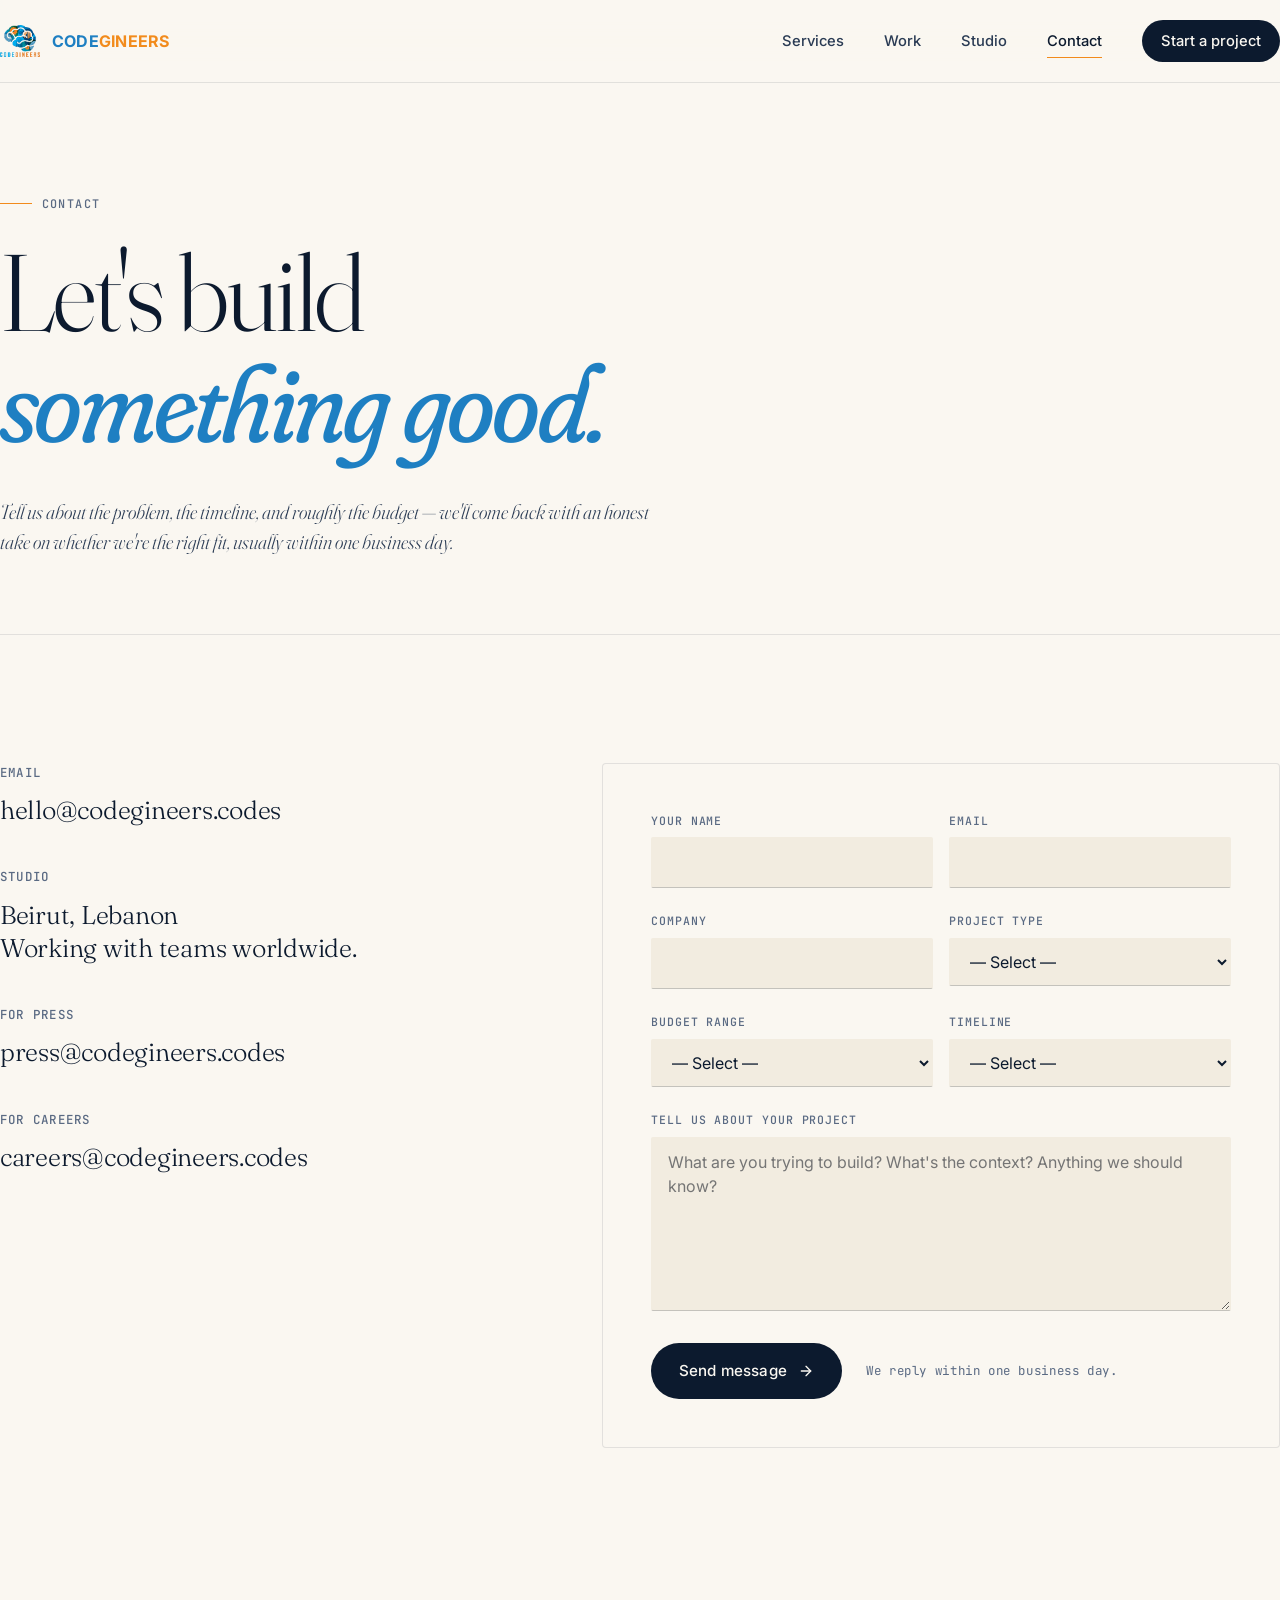
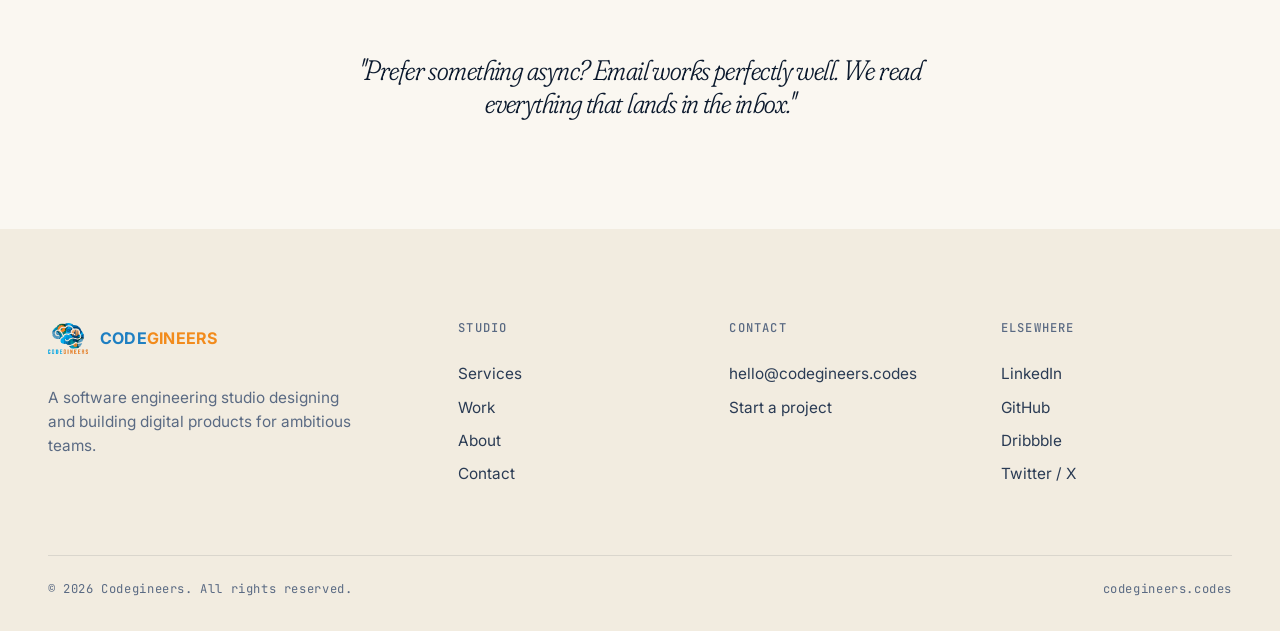
==== contact.html @ dda9a8f4 "Add files via upload" ====
<!DOCTYPE html>
<html lang="en">
<head>
  <meta charset="UTF-8" />
  <meta name="viewport" content="width=device-width, initial-scale=1.0" />
  <title>Contact — Codegineers</title>
  <meta name="description" content="Start a project with Codegineers. We respond to every inbound within one business day." />
  <meta name="theme-color" content="#faf7f1" />
  <link rel="icon" type="image/png" sizes="32x32" href="assets/favicon-32.png" />
  <link rel="icon" type="image/png" sizes="16x16" href="assets/favicon-16.png" />
  <link rel="apple-touch-icon" sizes="180x180" href="assets/favicon-180.png" />
  <link rel="shortcut icon" href="assets/favicon.ico" />
  <link rel="preconnect" href="https://fonts.googleapis.com" />
  <link rel="preconnect" href="https://fonts.gstatic.com" crossorigin />
  <link href="https://fonts.googleapis.com/css2?family=Fraunces:opsz,wght@9..144,300;9..144,400;9..144,600;9..144,800&family=Inter:wght@300;400;500;600;700&family=JetBrains+Mono:wght@400;500&display=swap" rel="stylesheet" />
  <link rel="stylesheet" href="styles.css" />
</head>
<body>
  <div id="site-header"></div>

  <main>
    <!-- ============================================
         PAGE HEADER
         ============================================ -->
    <section class="page-header wrap">
      <span class="eyebrow reveal">Contact</span>
      <h1 class="display h-xl reveal">
        Let's build<br/>
        <em>something good.</em>
      </h1>
      <p class="lede reveal">
        Tell us about the problem, the timeline, and roughly the budget — we'll
        come back with an honest take on whether we're the right fit, usually
        within one business day.
      </p>
    </section>

    <!-- ============================================
         CONTACT
         ============================================ -->
    <section class="section wrap">
      <div class="contact-grid">
        <!-- Left: contact info -->
        <div class="contact-info reveal">
          <div class="item">
            <h4>Email</h4>
            <a href="mailto:hello@codegineers.codes">hello@codegineers.codes</a>
          </div>
          <div class="item">
            <h4>Studio</h4>
            <p>Beirut, Lebanon<br/>Working with teams worldwide.</p>
          </div>
          <div class="item">
            <h4>For press</h4>
            <a href="mailto:press@codegineers.codes">press@codegineers.codes</a>
          </div>
          <div class="item">
            <h4>For careers</h4>
            <a href="mailto:careers@codegineers.codes">careers@codegineers.codes</a>
          </div>
        </div>

        <!-- Right: form -->
        <form class="contact-form reveal" novalidate>
          <div class="row">
            <label>
              <span>Your name</span>
              <input type="text" name="name" required autocomplete="name" />
            </label>
            <label>
              <span>Email</span>
              <input type="email" name="email" required autocomplete="email" />
            </label>
          </div>

          <div class="row">
            <label>
              <span>Company</span>
              <input type="text" name="company" autocomplete="organization" />
            </label>
            <label>
              <span>Project type</span>
              <select name="type">
                <option value="">— Select —</option>
                <option>Web platform</option>
                <option>Mobile app</option>
                <option>Cloud / infrastructure</option>
                <option>AI integration</option>
                <option>Product design</option>
                <option>Not sure yet</option>
              </select>
            </label>
          </div>

          <div class="row">
            <label>
              <span>Budget range</span>
              <select name="budget">
                <option value="">— Select —</option>
                <option>Under $25k</option>
                <option>$25k — $75k</option>
                <option>$75k — $200k</option>
                <option>$200k +</option>
              </select>
            </label>
            <label>
              <span>Timeline</span>
              <select name="timeline">
                <option value="">— Select —</option>
                <option>ASAP</option>
                <option>Next 1—3 months</option>
                <option>Next 3—6 months</option>
                <option>Just exploring</option>
              </select>
            </label>
          </div>

          <label>
            <span>Tell us about your project</span>
            <textarea name="message" rows="6" required placeholder="What are you trying to build? What's the context? Anything we should know?"></textarea>
          </label>

          <div style="display:flex; gap:1.5rem; align-items:center; flex-wrap:wrap; margin-top:0.5rem;">
            <button type="submit" class="btn btn-primary">
              Send message
              <svg viewBox="0 0 24 24" fill="none" stroke="currentColor" stroke-width="2" stroke-linecap="round" stroke-linejoin="round"><line x1="5" y1="12" x2="19" y2="12"/><polyline points="12 5 19 12 12 19"/></svg>
            </button>
            <span style="font-family:var(--mono); font-size:0.78rem; color:var(--ink-muted); letter-spacing:0.05em;">
              We reply within one business day.
            </span>
          </div>

          <p class="success" hidden>
            Thanks — your message is on its way. We'll be in touch shortly.
          </p>
        </form>
      </div>
    </section>

    <!-- ============================================
         FOOTER NOTE
         ============================================ -->
    <section class="section-tight wrap">
      <div class="pullquote reveal" style="padding: 0; max-width: 56ch;">
        <blockquote style="font-size: clamp(1.4rem, 2.2vw, 1.85rem);">
          "Prefer something async? Email works perfectly well. We read everything
          that lands in the inbox."
        </blockquote>
      </div>
    </section>
  </main>

  <div id="site-footer"></div>
  <script src="script.js"></script>
</body>
</html>
---- styles.css ----
/* ============================================
   Codegineers — Editorial design system
   ============================================ */

:root {
  /* Editorial palette — paper warmth + deep ink */
  --paper:       #faf7f1;
  --paper-warm:  #f2ece0;
  --paper-tint:  #ede5d4;
  --ink:         #0c1a2e;
  --ink-soft:    #2a3b54;
  --ink-muted:   #5a6a83;
  --ink-faint:   #8a98ad;
  --line:        rgba(12, 26, 46, 0.10);
  --line-strong: rgba(12, 26, 46, 0.20);

  /* Brand — pulled directly from the logo */
  --blue:        #1e7fc2;
  --blue-deep:   #0f5896;
  --blue-soft:   #e6f2fb;
  --orange:      #f28b1c;
  --orange-deep: #d96f00;
  --orange-soft: #fdebd2;

  /* Type */
  --serif:    'Fraunces', 'Cormorant Garamond', 'Times New Roman', serif;
  --sans:     'Inter', system-ui, -apple-system, 'Helvetica Neue', sans-serif;
  --mono:     'JetBrains Mono', 'SFMono-Regular', monospace;

  /* Layout */
  --max:      1320px;
  --pad:      clamp(1.25rem, 4vw, 3rem);
  --ease:     cubic-bezier(0.22, 1, 0.36, 1);
}

* { box-sizing: border-box; margin: 0; padding: 0; }
*::selection { background: var(--orange); color: var(--ink); }

html { scroll-behavior: smooth; -webkit-text-size-adjust: 100%; }

body {
  font-family: var(--sans);
  background: var(--paper);
  color: var(--ink);
  font-weight: 400;
  line-height: 1.55;
  font-size: 17px;
  -webkit-font-smoothing: antialiased;
  -moz-osx-font-smoothing: grayscale;
  overflow-x: hidden;
}

img, svg { display: block; max-width: 100%; height: auto; }
a { color: inherit; text-decoration: none; }
button { font: inherit; background: none; border: 0; cursor: pointer; color: inherit; }

:focus-visible {
  outline: 2px solid var(--orange);
  outline-offset: 3px;
  border-radius: 3px;
}

/* ============================================
   Layout
   ============================================ */

.wrap {
  width: 100%;
  max-width: var(--max);
  margin: 0 auto;
  padding-left: var(--pad);
  padding-right: var(--pad);
  position: relative;
}

.section { padding: clamp(5rem, 10vw, 9rem) 0; position: relative; }
.section-tight { padding: clamp(3rem, 6vw, 5rem) 0; }

/* ============================================
   Header
   ============================================ */

.site-header {
  position: sticky; top: 0; z-index: 50;
  background: rgba(250, 247, 241, 0.85);
  backdrop-filter: blur(20px) saturate(180%);
  -webkit-backdrop-filter: blur(20px) saturate(180%);
  border-bottom: 1px solid var(--line);
  transition: box-shadow 0.3s var(--ease);
}
.site-header.is-scrolled {
  box-shadow: 0 1px 0 var(--line), 0 12px 32px -16px rgba(12, 26, 46, 0.08);
}

.header-row {
  display: flex; align-items: center; justify-content: space-between;
  padding: 1.25rem 0;
  gap: 1.5rem;
}

.brand-link {
  display: inline-flex; align-items: center; gap: 0.75rem;
  font-family: var(--sans);
  font-weight: 700;
  font-size: 1rem;
  letter-spacing: 0.015em;
}
.brand-link img {
  width: 40px; height: 40px;
  object-fit: contain;
}
.brand-word { display: inline-flex; }
.brand-word .a { color: var(--blue); }
.brand-word .b { color: var(--orange); }

.nav {
  display: flex; align-items: center; gap: 2.5rem;
  font-size: 0.92rem;
  font-weight: 500;
}
.nav a {
  color: var(--ink-soft);
  position: relative;
  transition: color 0.2s var(--ease);
}
.nav a:hover, .nav a[aria-current="page"] { color: var(--ink); }
.nav a:not(.nav-cta)::after {
  content: ""; position: absolute;
  left: 0; bottom: -6px;
  width: 0; height: 1px;
  background: var(--orange);
  transition: width 0.3s var(--ease);
}
.nav a:not(.nav-cta):hover::after,
.nav a[aria-current="page"]::after { width: 100%; }

.nav-cta {
  background: var(--ink);
  color: var(--paper) !important;
  padding: 0.6rem 1.2rem;
  border-radius: 999px;
  font-weight: 500;
  transition: background 0.2s var(--ease), transform 0.2s var(--ease);
}
.nav-cta:hover {
  background: var(--orange);
  color: var(--ink) !important;
  transform: translateY(-1px);
}
.nav-cta::after { display: none !important; }

.menu-btn {
  display: none;
  width: 44px; height: 44px;
  flex-direction: column; justify-content: center; gap: 5px;
  padding: 0 11px;
}
.menu-btn span {
  display: block; height: 1.5px; background: var(--ink);
  transition: transform 0.3s var(--ease), opacity 0.3s var(--ease);
}
.menu-btn.is-open span:nth-child(1) { transform: translateY(6.5px) rotate(45deg); }
.menu-btn.is-open span:nth-child(2) { opacity: 0; }
.menu-btn.is-open span:nth-child(3) { transform: translateY(-6.5px) rotate(-45deg); }

@media (max-width: 880px) {
  .menu-btn { display: flex; }
  .nav {
    position: absolute; top: 100%; left: 0; right: 0;
    flex-direction: column; align-items: stretch; gap: 0;
    background: var(--paper);
    border-bottom: 1px solid var(--line);
    padding: 0.5rem var(--pad) 1.5rem;
    transform: translateY(-8px);
    opacity: 0; pointer-events: none;
    transition: transform 0.3s var(--ease), opacity 0.3s var(--ease);
  }
  .nav.is-open { transform: translateY(0); opacity: 1; pointer-events: auto; }
  .nav a {
    padding: 1rem 0;
    border-bottom: 1px solid var(--line);
    font-size: 1.05rem;
  }
  .nav a:last-child { border: 0; }
  .nav .nav-cta { text-align: center; margin-top: 0.75rem; }
}

/* ============================================
   Typography
   ============================================ */

.eyebrow {
  display: inline-flex; align-items: center; gap: 0.6rem;
  font-family: var(--mono);
  font-size: 0.74rem;
  letter-spacing: 0.12em;
  text-transform: uppercase;
  color: var(--ink-muted);
  font-weight: 500;
}
.eyebrow::before {
  content: ""; display: block;
  width: 32px; height: 1px; background: var(--orange);
}

.display {
  font-family: var(--serif);
  font-weight: 300;
  letter-spacing: -0.025em;
  line-height: 1.02;
  color: var(--ink);
  font-variation-settings: 'opsz' 144;
}
.display em {
  font-style: italic;
  font-weight: 400;
  font-variation-settings: 'opsz' 144, 'SOFT' 100;
  color: var(--blue);
}

.h-xl { font-size: clamp(3rem, 8.5vw, 7.5rem); }
.h-lg { font-size: clamp(2.5rem, 6vw, 5rem); }
.h-md { font-size: clamp(2rem, 4vw, 3.25rem); }
.h-sm { font-size: clamp(1.5rem, 2.5vw, 2.25rem); }

.lede {
  font-family: var(--serif);
  font-size: clamp(1.15rem, 1.6vw, 1.5rem);
  font-weight: 300;
  line-height: 1.45;
  color: var(--ink-soft);
  font-style: italic;
  font-variation-settings: 'opsz' 144;
}

.body-lg { font-size: 1.1rem; color: var(--ink-soft); line-height: 1.65; }

/* ============================================
   Buttons
   ============================================ */

.btn {
  display: inline-flex; align-items: center; gap: 0.7rem;
  padding: 1rem 1.75rem;
  border-radius: 999px;
  font-size: 0.95rem;
  font-weight: 500;
  letter-spacing: 0.01em;
  transition: all 0.25s var(--ease);
}
.btn-primary { background: var(--ink); color: var(--paper); }
.btn-primary:hover {
  background: var(--orange);
  color: var(--ink);
  transform: translateY(-2px);
}
.btn-ghost {
  border: 1px solid var(--line-strong);
  color: var(--ink);
  background: transparent;
}
.btn-ghost:hover {
  border-color: var(--ink);
  background: var(--paper-warm);
}
.btn svg { width: 16px; height: 16px; transition: transform 0.25s var(--ease); }
.btn:hover svg { transform: translateX(3px); }

/* ============================================
   Hero (home)
   ============================================ */

.hero {
  padding-top: clamp(3rem, 6vw, 5rem);
  padding-bottom: clamp(4rem, 8vw, 7rem);
  position: relative;
}
.hero-meta {
  display: flex; align-items: center; justify-content: space-between;
  margin-bottom: clamp(3rem, 6vw, 5rem);
  flex-wrap: wrap; gap: 1.5rem;
}
.hero-meta .mono {
  font-family: var(--mono);
  font-size: 0.78rem;
  letter-spacing: 0.08em;
  text-transform: uppercase;
  color: var(--ink-muted);
}

.hero-title {
  margin-bottom: clamp(2rem, 4vw, 3rem);
  max-width: 14ch;
}

.hero-grid {
  display: grid;
  grid-template-columns: 1.4fr 1fr;
  gap: clamp(2rem, 5vw, 4rem);
  align-items: end;
}
@media (max-width: 880px) {
  .hero-grid { grid-template-columns: 1fr; }
}

.hero-lede {
  max-width: 38ch;
}

.hero-actions {
  display: flex; gap: 1rem; flex-wrap: wrap;
  margin-top: 2rem;
}

/* Hero image collage */
.hero-imagery {
  position: relative;
  display: grid;
  grid-template-columns: 1fr 1fr;
  grid-template-rows: auto auto;
  gap: 1rem;
}
.hero-imagery .img-frame {
  overflow: hidden;
  border-radius: 4px;
  background: var(--paper-warm);
}
.hero-imagery .img-frame img {
  width: 100%; height: 100%;
  object-fit: cover;
  transition: transform 0.8s var(--ease);
}
.hero-imagery .img-frame:hover img { transform: scale(1.04); }
.hero-imagery .img-1 {
  grid-column: 1 / 2; grid-row: 1 / 3;
  aspect-ratio: 3/4;
}
.hero-imagery .img-2 {
  grid-column: 2 / 3; grid-row: 1 / 2;
  aspect-ratio: 1/1;
}
.hero-imagery .img-3 {
  grid-column: 2 / 3; grid-row: 2 / 3;
  aspect-ratio: 1/1;
}

/* ============================================
   Marquee
   ============================================ */

.marquee {
  border-top: 1px solid var(--line);
  border-bottom: 1px solid var(--line);
  padding: 1.5rem 0;
  overflow: hidden;
  background: var(--paper);
}
.marquee-row {
  display: flex; gap: 3rem; align-items: center;
  white-space: nowrap;
  animation: scroll-x 50s linear infinite;
  font-family: var(--serif);
  font-style: italic;
  font-weight: 300;
  font-size: clamp(1.5rem, 3vw, 2.25rem);
  color: var(--ink);
}
.marquee-row .dot {
  color: var(--orange);
  font-style: normal;
}
@keyframes scroll-x {
  from { transform: translateX(0); }
  to   { transform: translateX(-50%); }
}

/* ============================================
   Section heads
   ============================================ */

.section-head {
  display: grid;
  grid-template-columns: 1fr 2fr;
  gap: clamp(2rem, 5vw, 5rem);
  align-items: end;
  margin-bottom: clamp(3rem, 6vw, 5rem);
}
.section-head .meta {
  display: flex; flex-direction: column; gap: 1rem;
}
.section-head .num {
  font-family: var(--mono);
  font-size: 0.85rem;
  letter-spacing: 0.08em;
  color: var(--orange);
}
.section-head h2 { max-width: 16ch; }
.section-head .lede { max-width: 50ch; }

@media (max-width: 820px) {
  .section-head { grid-template-columns: 1fr; }
}

/* ============================================
   Services grid (home & services page)
   ============================================ */

.services-list {
  border-top: 1px solid var(--line-strong);
}
.service-row {
  display: grid;
  grid-template-columns: 100px 1fr 1.5fr auto;
  gap: clamp(1rem, 3vw, 3rem);
  padding: clamp(2rem, 4vw, 3rem) 0;
  border-bottom: 1px solid var(--line);
  align-items: start;
  transition: padding 0.3s var(--ease);
}
.service-row:hover { padding-left: 1rem; }
.service-row .idx {
  font-family: var(--mono);
  font-size: 0.85rem;
  color: var(--orange);
  letter-spacing: 0.05em;
}
.service-row h3 {
  font-family: var(--serif);
  font-weight: 400;
  font-size: clamp(1.5rem, 2.5vw, 2rem);
  letter-spacing: -0.015em;
  line-height: 1.1;
}
.service-row p {
  color: var(--ink-soft);
  font-size: 1rem;
  line-height: 1.6;
  max-width: 50ch;
}
.service-row .tags {
  display: flex; flex-direction: column; gap: 0.4rem;
  font-family: var(--mono);
  font-size: 0.78rem;
  color: var(--ink-muted);
  letter-spacing: 0.02em;
  text-align: right;
}
@media (max-width: 880px) {
  .service-row {
    grid-template-columns: auto 1fr;
    grid-template-rows: auto auto auto;
  }
  .service-row .idx { grid-column: 1; grid-row: 1; }
  .service-row h3 { grid-column: 2; grid-row: 1; }
  .service-row p { grid-column: 1 / -1; grid-row: 2; }
  .service-row .tags {
    grid-column: 1 / -1; grid-row: 3;
    flex-direction: row; flex-wrap: wrap; gap: 1rem;
    text-align: left;
  }
}

/* ============================================
   Featured work strip (home)
   ============================================ */

.feature-work {
  background: var(--paper-warm);
  padding: clamp(5rem, 10vw, 9rem) 0;
}

.work-grid {
  display: grid;
  grid-template-columns: 1fr 1fr;
  gap: clamp(2rem, 4vw, 4rem);
}
@media (max-width: 720px) {
  .work-grid { grid-template-columns: 1fr; }
}

.work-card { display: block; }
.work-card .frame {
  position: relative;
  aspect-ratio: 4/5;
  overflow: hidden;
  background: var(--paper-tint);
  margin-bottom: 1.5rem;
}
.work-card .frame img {
  width: 100%; height: 100%;
  object-fit: cover;
  transition: transform 0.8s var(--ease);
}
.work-card:hover .frame img { transform: scale(1.04); }
.work-card .meta {
  display: flex; justify-content: space-between;
  font-family: var(--mono);
  font-size: 0.78rem;
  letter-spacing: 0.05em;
  color: var(--ink-muted);
  margin-bottom: 0.75rem;
}
.work-card h3 {
  font-family: var(--serif);
  font-weight: 400;
  font-size: clamp(1.5rem, 2.2vw, 1.9rem);
  letter-spacing: -0.015em;
  margin-bottom: 0.5rem;
  transition: color 0.3s var(--ease);
}
.work-card:hover h3 { color: var(--orange-deep); }
.work-card p {
  color: var(--ink-muted);
  font-size: 0.96rem;
}

.work-card.is-tall .frame { aspect-ratio: 3/4; }
.work-card.is-wide .frame { aspect-ratio: 16/11; }

/* ============================================
   Stats / numbers
   ============================================ */

.stats {
  display: grid;
  grid-template-columns: repeat(4, 1fr);
  gap: clamp(2rem, 4vw, 4rem);
  padding: clamp(3rem, 6vw, 5rem) 0;
  border-top: 1px solid var(--line);
  border-bottom: 1px solid var(--line);
}
@media (max-width: 820px) {
  .stats { grid-template-columns: 1fr 1fr; }
}
.stat dt {
  font-family: var(--mono);
  font-size: 0.78rem;
  text-transform: uppercase;
  letter-spacing: 0.08em;
  color: var(--ink-muted);
  margin-bottom: 0.85rem;
}
.stat dd {
  font-family: var(--serif);
  font-weight: 300;
  font-size: clamp(2.5rem, 5vw, 4rem);
  letter-spacing: -0.03em;
  line-height: 1;
  color: var(--ink);
}
.stat dd em {
  font-style: italic;
  color: var(--orange);
  font-weight: 400;
}

/* ============================================
   Quote / pullquote
   ============================================ */

.pullquote {
  max-width: 64ch;
  margin: 0 auto;
  padding: clamp(3rem, 6vw, 5rem) 0;
  text-align: center;
}
.pullquote blockquote {
  font-family: var(--serif);
  font-weight: 300;
  font-style: italic;
  font-size: clamp(1.75rem, 3.5vw, 2.75rem);
  line-height: 1.2;
  letter-spacing: -0.02em;
  color: var(--ink);
  margin-bottom: 2rem;
  font-variation-settings: 'opsz' 144, 'SOFT' 100;
}
.pullquote cite {
  font-family: var(--mono);
  font-size: 0.78rem;
  letter-spacing: 0.1em;
  text-transform: uppercase;
  color: var(--ink-muted);
  font-style: normal;
}
.pullquote cite::before {
  content: "— "; color: var(--orange);
}

/* ============================================
   CTA strip
   ============================================ */

.cta-strip {
  background: var(--ink);
  color: var(--paper);
  padding: clamp(4rem, 8vw, 7rem) 0;
  position: relative;
  overflow: hidden;
}
.cta-strip::after {
  content: "";
  position: absolute;
  top: -120px; right: -120px;
  width: 360px; height: 360px;
  background: radial-gradient(circle, var(--orange) 0%, transparent 70%);
  opacity: 0.25;
  filter: blur(50px);
  pointer-events: none;
}
.cta-strip .display { color: var(--paper); position: relative; }
.cta-strip .display em { color: var(--orange); }
.cta-strip .lede { color: rgba(250, 247, 241, 0.7); position: relative; }
.cta-strip .btn-primary {
  background: var(--orange);
  color: var(--ink);
}
.cta-strip .btn-primary:hover { background: var(--paper); }
.cta-strip .btn-ghost {
  border-color: rgba(250, 247, 241, 0.3);
  color: var(--paper);
}
.cta-strip .btn-ghost:hover {
  border-color: var(--paper);
  background: rgba(255,255,255,0.05);
}

.cta-grid {
  display: grid;
  grid-template-columns: 1.6fr 1fr;
  gap: clamp(2rem, 5vw, 5rem);
  align-items: end;
  position: relative;
}
@media (max-width: 820px) {
  .cta-grid { grid-template-columns: 1fr; }
}
.cta-grid .actions {
  display: flex; gap: 1rem; flex-wrap: wrap;
}

/* ============================================
   Footer
   ============================================ */

.site-footer {
  background: var(--paper-warm);
  padding: clamp(4rem, 7vw, 6rem) 0 2rem;
  margin-top: 0;
}
.footer-top {
  display: grid;
  grid-template-columns: 1.6fr 1fr 1fr 1fr;
  gap: 2.5rem;
  padding-bottom: clamp(3rem, 5vw, 4rem);
  border-bottom: 1px solid var(--line);
}
@media (max-width: 820px) { .footer-top { grid-template-columns: 1fr 1fr; } }
@media (max-width: 540px) { .footer-top { grid-template-columns: 1fr; } }

.footer-brand p {
  margin-top: 1.25rem;
  color: var(--ink-muted);
  max-width: 32ch;
  font-size: 0.96rem;
}
.footer-col h4 {
  font-family: var(--mono);
  font-size: 0.76rem;
  text-transform: uppercase;
  letter-spacing: 0.1em;
  color: var(--ink-muted);
  margin-bottom: 1.25rem;
  font-weight: 500;
}
.footer-col a {
  display: block;
  color: var(--ink-soft);
  padding: 0.3rem 0;
  font-size: 0.96rem;
  transition: color 0.2s var(--ease), transform 0.2s var(--ease);
}
.footer-col a:hover { color: var(--orange-deep); transform: translateX(2px); }

.footer-bottom {
  display: flex; justify-content: space-between;
  gap: 1rem; flex-wrap: wrap;
  margin-top: 1.5rem;
  font-family: var(--mono);
  font-size: 0.76rem;
  color: var(--ink-muted);
  letter-spacing: 0.05em;
}

/* ============================================
   Page header (interior pages)
   ============================================ */

.page-header {
  padding: clamp(4rem, 8vw, 7rem) 0 clamp(3rem, 6vw, 5rem);
  border-bottom: 1px solid var(--line);
}
.page-header .eyebrow { margin-bottom: 1.5rem; }
.page-header h1 {
  margin-bottom: clamp(1.5rem, 3vw, 2.5rem);
  max-width: 16ch;
}
.page-header .lede { max-width: 56ch; }

/* ============================================
   Two-column content (services, about)
   ============================================ */

.split {
  display: grid;
  grid-template-columns: 1fr 1.4fr;
  gap: clamp(3rem, 6vw, 6rem);
  align-items: start;
}
@media (max-width: 880px) { .split { grid-template-columns: 1fr; } }
.split-flip { grid-template-columns: 1.4fr 1fr; }

.prose p {
  margin-bottom: 1.25rem;
  color: var(--ink-soft);
  font-size: 1.05rem;
  line-height: 1.7;
}
.prose p:last-child { margin-bottom: 0; }
.prose .drop {
  font-family: var(--serif);
  font-size: 3.5em;
  float: left;
  line-height: 0.85;
  padding: 0.1em 0.1em 0 0;
  font-weight: 400;
  font-style: italic;
  color: var(--orange);
}

.frame-tall {
  aspect-ratio: 3/4;
  overflow: hidden;
  background: var(--paper-warm);
  position: relative;
}
.frame-tall img {
  width: 100%; height: 100%;
  object-fit: cover;
}
.frame-tall .caption {
  position: absolute;
  bottom: 1rem; left: 1rem;
  font-family: var(--mono);
  font-size: 0.72rem;
  letter-spacing: 0.08em;
  color: var(--paper);
  background: rgba(12, 26, 46, 0.65);
  padding: 0.4rem 0.7rem;
  border-radius: 3px;
  backdrop-filter: blur(8px);
}

/* ============================================
   Work index (work page)
   ============================================ */

.work-index {
  display: grid;
  grid-template-columns: repeat(12, 1fr);
  gap: clamp(2rem, 4vw, 4rem) clamp(1.5rem, 3vw, 3rem);
}
.work-index .item { display: block; }
.work-index .item .frame {
  overflow: hidden;
  background: var(--paper-warm);
  margin-bottom: 1.25rem;
}
.work-index .item .frame img {
  width: 100%; height: 100%;
  object-fit: cover;
  transition: transform 0.8s var(--ease);
}
.work-index .item:hover .frame img { transform: scale(1.04); }
.work-index .item h3 {
  font-family: var(--serif);
  font-weight: 400;
  font-size: clamp(1.35rem, 2vw, 1.7rem);
  letter-spacing: -0.015em;
  margin-bottom: 0.4rem;
}
.work-index .item .meta-row {
  display: flex; justify-content: space-between;
  font-family: var(--mono);
  font-size: 0.74rem;
  letter-spacing: 0.06em;
  color: var(--ink-muted);
  margin-bottom: 0.6rem;
}
.work-index .item p {
  color: var(--ink-muted);
  font-size: 0.93rem;
}

.work-index .span-7 { grid-column: span 7; }
.work-index .span-5 { grid-column: span 5; }
.work-index .span-6 { grid-column: span 6; }
.work-index .span-12 { grid-column: span 12; }
.work-index .item-tall .frame { aspect-ratio: 3/4; }
.work-index .item-wide .frame { aspect-ratio: 16/10; }
.work-index .item-sq .frame { aspect-ratio: 1/1; }

@media (max-width: 820px) {
  .work-index .span-7,
  .work-index .span-5,
  .work-index .span-6,
  .work-index .span-12 { grid-column: span 12; }
}

/* ============================================
   Process (about page)
   ============================================ */

.process-grid {
  display: grid;
  grid-template-columns: repeat(4, 1fr);
  gap: 0;
  border-top: 1px solid var(--line-strong);
}
@media (max-width: 820px) { .process-grid { grid-template-columns: 1fr 1fr; } }
@media (max-width: 540px) { .process-grid { grid-template-columns: 1fr; } }

.process-step {
  padding: 2.5rem 2rem;
  border-right: 1px solid var(--line);
  border-bottom: 1px solid var(--line);
  background: var(--paper);
  transition: background 0.3s var(--ease);
}
.process-step:hover { background: var(--orange-soft); }
.process-step:last-child { border-right: 0; }
.process-step .num {
  font-family: var(--mono);
  font-size: 0.82rem;
  color: var(--orange);
  margin-bottom: 2rem;
  display: block;
  letter-spacing: 0.05em;
}
.process-step h3 {
  font-family: var(--serif);
  font-weight: 400;
  font-size: 1.5rem;
  letter-spacing: -0.015em;
  margin-bottom: 0.75rem;
}
.process-step p {
  color: var(--ink-soft);
  font-size: 0.95rem;
}

/* ============================================
   Team grid (about page)
   ============================================ */

.team-grid {
  display: grid;
  grid-template-columns: repeat(3, 1fr);
  gap: clamp(2rem, 4vw, 3rem);
}
@media (max-width: 820px) { .team-grid { grid-template-columns: 1fr 1fr; } }
@media (max-width: 540px) { .team-grid { grid-template-columns: 1fr; } }

.team-member .frame {
  aspect-ratio: 4/5;
  overflow: hidden;
  background: var(--paper-warm);
  margin-bottom: 1.25rem;
}
.team-member .frame img {
  width: 100%; height: 100%;
  object-fit: cover;
  filter: grayscale(20%);
  transition: filter 0.5s var(--ease), transform 0.6s var(--ease);
}
.team-member:hover .frame img { filter: grayscale(0%); transform: scale(1.03); }
.team-member h3 {
  font-family: var(--serif);
  font-weight: 400;
  font-size: 1.4rem;
  letter-spacing: -0.015em;
}
.team-member .role {
  font-family: var(--mono);
  font-size: 0.78rem;
  color: var(--orange);
  letter-spacing: 0.05em;
  margin-top: 0.3rem;
}

/* ============================================
   Contact form
   ============================================ */

.contact-grid {
  display: grid;
  grid-template-columns: 1fr 1.2fr;
  gap: clamp(3rem, 6vw, 6rem);
  align-items: start;
}
@media (max-width: 880px) { .contact-grid { grid-template-columns: 1fr; } }

.contact-info {
  display: flex; flex-direction: column; gap: 2.5rem;
}
.contact-info .item h4 {
  font-family: var(--mono);
  font-size: 0.78rem;
  letter-spacing: 0.1em;
  text-transform: uppercase;
  color: var(--ink-muted);
  margin-bottom: 0.75rem;
  font-weight: 500;
}
.contact-info .item p,
.contact-info .item a {
  font-family: var(--serif);
  font-weight: 300;
  font-size: clamp(1.25rem, 2vw, 1.6rem);
  letter-spacing: -0.01em;
  color: var(--ink);
  line-height: 1.3;
  transition: color 0.2s var(--ease);
}
.contact-info .item a:hover { color: var(--orange-deep); }

.contact-form {
  display: flex; flex-direction: column; gap: 1.5rem;
  padding: clamp(2rem, 4vw, 3rem);
  background: var(--paper);
  border: 1px solid var(--line);
  border-radius: 4px;
}
.contact-form .row {
  display: grid;
  grid-template-columns: 1fr 1fr;
  gap: 1rem;
}
@media (max-width: 540px) { .contact-form .row { grid-template-columns: 1fr; } }
.contact-form label {
  display: flex; flex-direction: column; gap: 0.5rem;
}
.contact-form label span {
  font-family: var(--mono);
  font-size: 0.72rem;
  letter-spacing: 0.08em;
  text-transform: uppercase;
  color: var(--ink-muted);
  font-weight: 500;
}
.contact-form input,
.contact-form textarea,
.contact-form select {
  font: inherit;
  font-size: 1rem;
  background: var(--paper-warm);
  border: 1px solid transparent;
  border-bottom: 1px solid var(--line-strong);
  padding: 0.75rem 1rem;
  color: var(--ink);
  border-radius: 2px;
  transition: border-color 0.2s var(--ease), background 0.2s var(--ease);
  resize: vertical;
}
.contact-form input:focus,
.contact-form textarea:focus,
.contact-form select:focus {
  outline: none;
  border-color: var(--orange);
  background: var(--paper);
}
.contact-form .success {
  font-family: var(--mono);
  font-size: 0.85rem;
  color: var(--blue-deep);
  padding: 0.85rem 1rem;
  background: var(--blue-soft);
  border-radius: 3px;
}

/* ============================================
   Reveal on scroll
   ============================================ */

.reveal {
  opacity: 0;
  transform: translateY(28px);
  transition: opacity 0.9s var(--ease), transform 0.9s var(--ease);
}
.reveal.is-visible {
  opacity: 1;
  transform: translateY(0);
}

@media (prefers-reduced-motion: reduce) {
  *, *::before, *::after {
    animation-duration: 0.01ms !important;
    transition-duration: 0.01ms !important;
  }
  html { scroll-behavior: auto; }
  .reveal { opacity: 1; transform: none; }
}
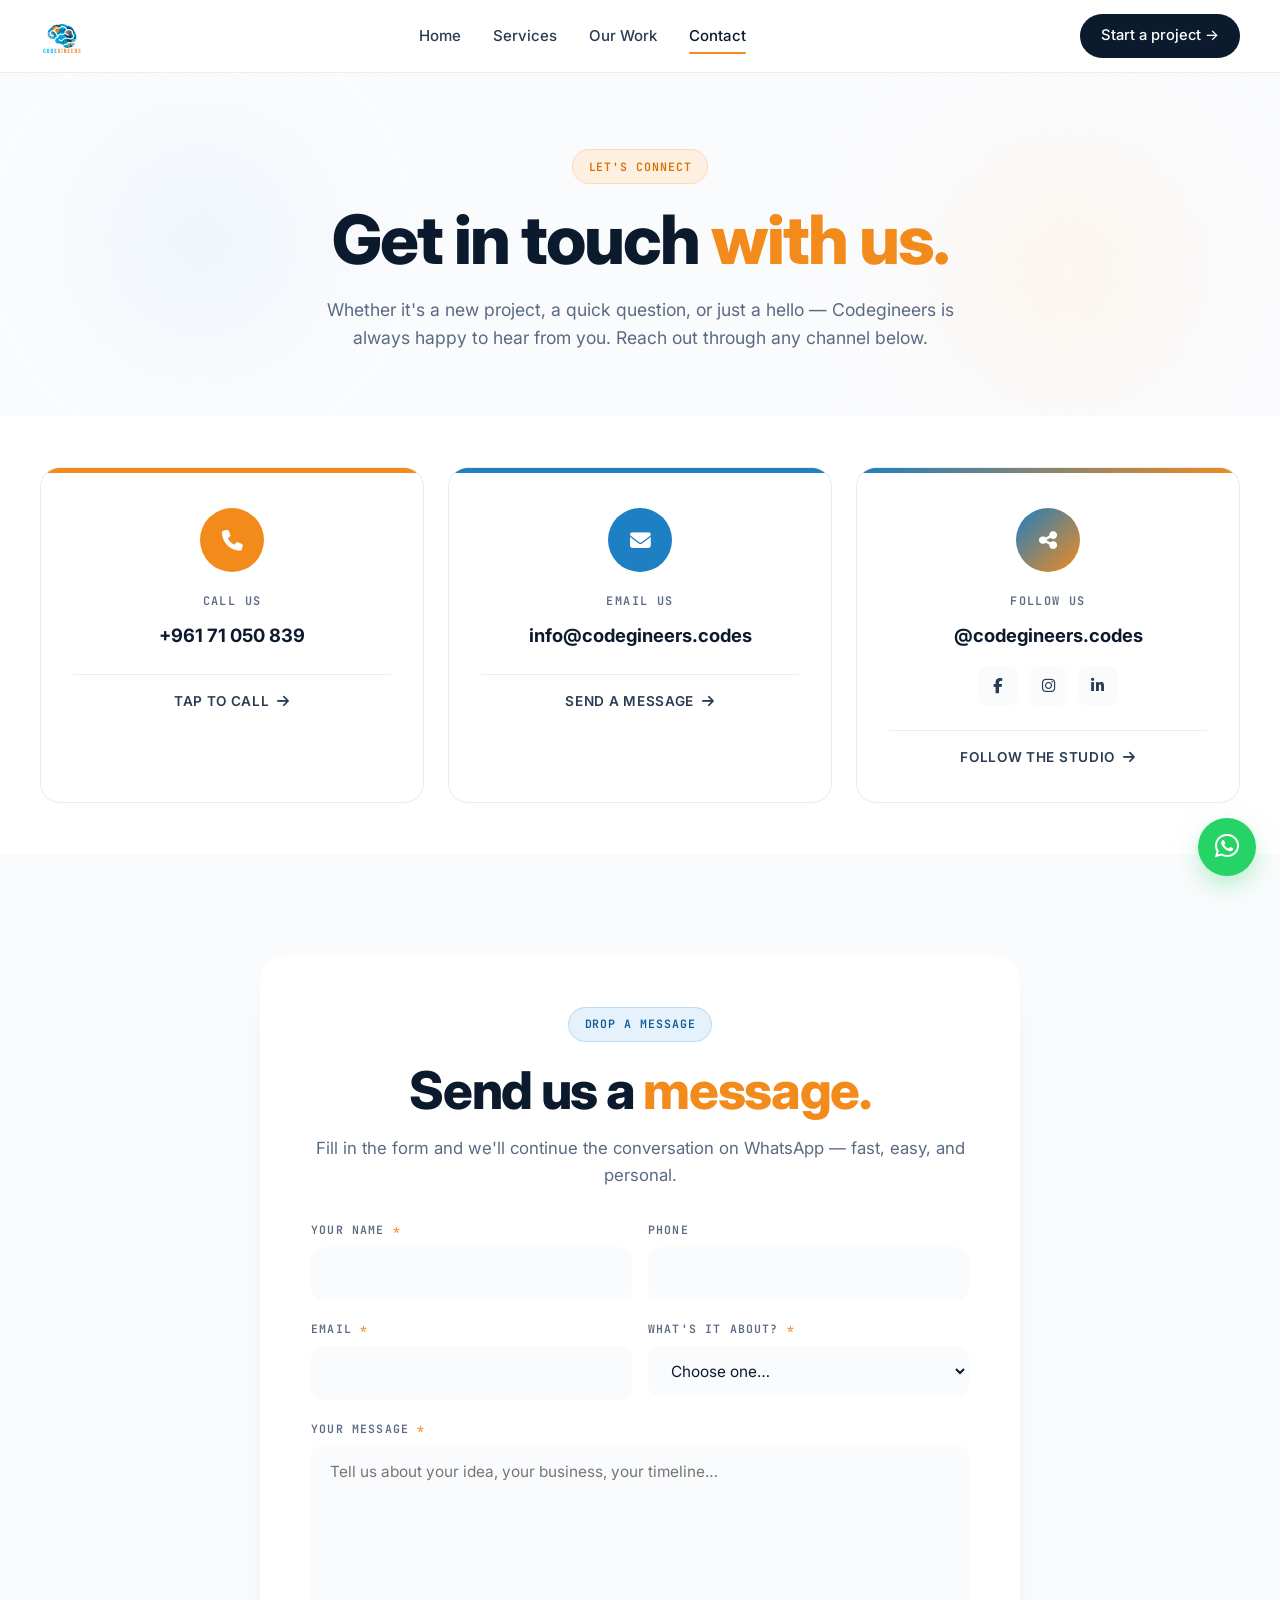
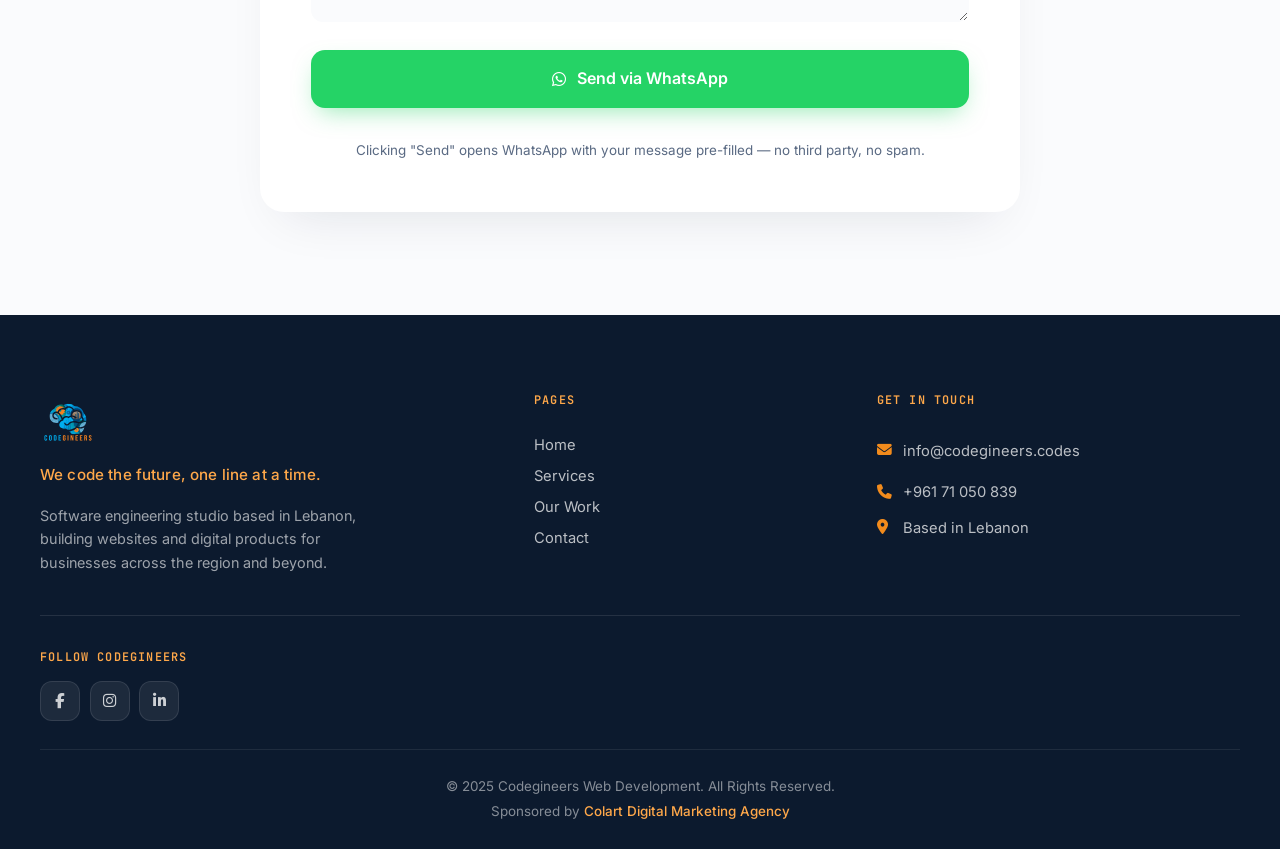
==== commit 37c5a714: "Add files via upload" ====
--- a/contact.html
+++ b/contact.html
@@ -4,153 +4,218 @@
   <meta charset="UTF-8" />
   <meta name="viewport" content="width=device-width, initial-scale=1.0" />
   <title>Contact — Codegineers</title>
-  <meta name="description" content="Start a project with Codegineers. We respond to every inbound within one business day." />
-  <meta name="theme-color" content="#faf7f1" />
+  <meta name="description" content="Get in touch with Codegineers. Call, email, or send a WhatsApp message — we reply within one business day." />
+  <meta name="theme-color" content="#ffffff" />
   <link rel="icon" type="image/png" sizes="32x32" href="assets/favicon-32.png" />
   <link rel="icon" type="image/png" sizes="16x16" href="assets/favicon-16.png" />
   <link rel="apple-touch-icon" sizes="180x180" href="assets/favicon-180.png" />
   <link rel="shortcut icon" href="assets/favicon.ico" />
-  <link rel="preconnect" href="https://fonts.googleapis.com" />
-  <link rel="preconnect" href="https://fonts.gstatic.com" crossorigin />
-  <link href="https://fonts.googleapis.com/css2?family=Fraunces:opsz,wght@9..144,300;9..144,400;9..144,600;9..144,800&family=Inter:wght@300;400;500;600;700&family=JetBrains+Mono:wght@400;500&display=swap" rel="stylesheet" />
+  <link rel="preconnect" href="https://fonts.googleapis.com">
+  <link rel="preconnect" href="https://fonts.gstatic.com" crossorigin>
+  <link href="https://fonts.googleapis.com/css2?family=Inter:wght@300;400;500;600;700;800&family=JetBrains+Mono:wght@400;500;600&display=swap" rel="stylesheet">
+  <link rel="stylesheet" href="https://cdnjs.cloudflare.com/ajax/libs/font-awesome/6.5.0/css/all.min.css" />
   <link rel="stylesheet" href="styles.css" />
 </head>
 <body>
-  <div id="site-header"></div>
-
-  <main>
-    <!-- ============================================
-         PAGE HEADER
-         ============================================ -->
-    <section class="page-header wrap">
-      <span class="eyebrow reveal">Contact</span>
-      <h1 class="display h-xl reveal">
-        Let's build<br/>
-        <em>something good.</em>
-      </h1>
-      <p class="lede reveal">
-        Tell us about the problem, the timeline, and roughly the budget — we'll
-        come back with an honest take on whether we're the right fit, usually
-        within one business day.
+<header>
+  <a href="index.html" class="logo" aria-label="Codegineers — Home">
+    <img src="assets/logo.svg" alt="Codegineers" />
+  </a>
+
+  <nav class="nav-links" aria-label="Main navigation">
+    <a href="index.html">Home</a>
+    <a href="services.html">Services</a>
+    <a href="work.html">Our Work</a>
+    <a href="contact.html" class="active">Contact</a>
+  </nav>
+
+  <a href="contact.html" class="nav-cta">Start a project →</a>
+
+  <button class="menu-toggle" aria-label="Open menu" aria-expanded="false">☰</button>
+</header>
+
+<div class="mobile-menu" id="mobileMenu" aria-hidden="true">
+  <nav>
+    <a href="index.html">Home</a>
+    <a href="services.html">Services</a>
+    <a href="work.html">Our Work</a>
+    <a href="contact.html">Contact</a>
+    <a href="contact.html" class="mobile-cta">Start a project →</a>
+  </nav>
+</div>
+
+<section class="page-hero">
+  <div class="container">
+    <span class="section-eyebrow-pill fade-in">Let's connect</span>
+    <h1 class="fade-in">Get in touch <span class="orange">with us.</span></h1>
+    <p class="fade-in">Whether it's a new project, a quick question, or just a hello — Codegineers is always happy to hear from you. Reach out through any channel below.</p>
+  </div>
+</section>
+
+<section class="contact-cards-section">
+  <div class="container">
+    <div class="contact-cards">
+      <article class="contact-card call fade-in">
+        <div class="contact-card-icon"><i class="fa-solid fa-phone"></i></div>
+        <div class="contact-card-label">Call Us</div>
+        <div class="contact-card-value">+961 71 050 839</div>
+        <a href="tel:+96171050839" class="contact-card-cta">
+          <span>Tap to call</span><i class="fa-solid fa-arrow-right"></i>
+        </a>
+      </article>
+
+      <article class="contact-card email fade-in">
+        <div class="contact-card-icon"><i class="fa-solid fa-envelope"></i></div>
+        <div class="contact-card-label">Email Us</div>
+        <div class="contact-card-value">info@codegineers.codes</div>
+        <a href="mailto:info@codegineers.codes" class="contact-card-cta">
+          <span>Send a message</span><i class="fa-solid fa-arrow-right"></i>
+        </a>
+      </article>
+
+      <article class="contact-card follow fade-in">
+        <div class="contact-card-icon"><i class="fa-solid fa-share-nodes"></i></div>
+        <div class="contact-card-label">Follow Us</div>
+        <div class="contact-card-value">@codegineers.codes</div>
+        <div class="contact-card-socials">
+          <a href="https://facebook.com/codegineers.codes" target="_blank" rel="noopener" aria-label="Facebook">
+            <i class="fa-brands fa-facebook-f"></i>
+          </a>
+          <a href="https://instagram.com/codegineers.codes" target="_blank" rel="noopener" aria-label="Instagram">
+            <i class="fa-brands fa-instagram"></i>
+          </a>
+          <a href="https://linkedin.com/company/codegineers.codes" target="_blank" rel="noopener" aria-label="LinkedIn">
+            <i class="fa-brands fa-linkedin-in"></i>
+          </a>
+        </div>
+        <span class="contact-card-cta">
+          <span>Follow the studio</span><i class="fa-solid fa-arrow-right"></i>
+        </span>
+      </article>
+    </div>
+  </div>
+</section>
+
+<section class="contact-form-section section-pad">
+  <div class="container">
+    <div class="contact-form-wrap fade-in">
+      <div class="section-head">
+        <span class="section-eyebrow-pill">Drop a message</span>
+        <h2>Send us a <span class="orange">message.</span></h2>
+        <p>Fill in the form and we'll continue the conversation on WhatsApp — fast, easy, and personal.</p>
+      </div>
+
+      <form class="contact-form" novalidate>
+        <div class="contact-form-row">
+          <label>
+            <span>Your name <span class="req">*</span></span>
+            <input type="text" name="name" required autocomplete="name" />
+          </label>
+          <label>
+            <span>Phone</span>
+            <input type="tel" name="phone" autocomplete="tel" />
+          </label>
+        </div>
+
+        <div class="contact-form-row">
+          <label>
+            <span>Email <span class="req">*</span></span>
+            <input type="email" name="email" required autocomplete="email" />
+          </label>
+          <label>
+            <span>What's it about? <span class="req">*</span></span>
+            <select name="topic" required>
+              <option value="">Choose one…</option>
+              <option>Business Website</option>
+              <option>E-Commerce Store</option>
+              <option>Landing Page</option>
+              <option>Portfolio Website</option>
+              <option>Restaurant / Booking Site</option>
+              <option>Web Application</option>
+              <option>Website Redesign</option>
+              <option>Other</option>
+            </select>
+          </label>
+        </div>
+
+        <label>
+          <span>Your message <span class="req">*</span></span>
+          <textarea name="message" rows="6" required placeholder="Tell us about your idea, your business, your timeline…"></textarea>
+        </label>
+
+        <button type="submit" class="contact-submit">
+          <i class="fa-brands fa-whatsapp"></i>
+          <span>Send via WhatsApp</span>
+        </button>
+
+        <p class="contact-form-note">
+          Clicking "Send" opens WhatsApp with your message pre-filled — no third party, no spam.
+        </p>
+      </form>
+    </div>
+  </div>
+</section>
+<footer>
+  <div class="foot-top">
+    <div class="foot-brand">
+      <img src="assets/logo.svg" alt="Codegineers" />
+      <div class="foot-tagline">We code the future, one line at a time.</div>
+      <p class="foot-desc">Software engineering studio based in Lebanon, building websites and digital products for businesses across the region and beyond.</p>
+    </div>
+
+    <div class="foot-col">
+      <h5>Pages</h5>
+      <a href="index.html">Home</a>
+      <a href="services.html">Services</a>
+      <a href="work.html">Our Work</a>
+      <a href="contact.html">Contact</a>
+    </div>
+
+    <div class="foot-col">
+      <h5>Get In Touch</h5>
+      <p>
+        <i class="fa-solid fa-envelope"></i>
+        <a href="mailto:info@codegineers.codes">info@codegineers.codes</a>
       </p>
-    </section>
-
-    <!-- ============================================
-         CONTACT
-         ============================================ -->
-    <section class="section wrap">
-      <div class="contact-grid">
-        <!-- Left: contact info -->
-        <div class="contact-info reveal">
-          <div class="item">
-            <h4>Email</h4>
-            <a href="mailto:hello@codegineers.codes">hello@codegineers.codes</a>
-          </div>
-          <div class="item">
-            <h4>Studio</h4>
-            <p>Beirut, Lebanon<br/>Working with teams worldwide.</p>
-          </div>
-          <div class="item">
-            <h4>For press</h4>
-            <a href="mailto:press@codegineers.codes">press@codegineers.codes</a>
-          </div>
-          <div class="item">
-            <h4>For careers</h4>
-            <a href="mailto:careers@codegineers.codes">careers@codegineers.codes</a>
-          </div>
-        </div>
-
-        <!-- Right: form -->
-        <form class="contact-form reveal" novalidate>
-          <div class="row">
-            <label>
-              <span>Your name</span>
-              <input type="text" name="name" required autocomplete="name" />
-            </label>
-            <label>
-              <span>Email</span>
-              <input type="email" name="email" required autocomplete="email" />
-            </label>
-          </div>
-
-          <div class="row">
-            <label>
-              <span>Company</span>
-              <input type="text" name="company" autocomplete="organization" />
-            </label>
-            <label>
-              <span>Project type</span>
-              <select name="type">
-                <option value="">— Select —</option>
-                <option>Web platform</option>
-                <option>Mobile app</option>
-                <option>Cloud / infrastructure</option>
-                <option>AI integration</option>
-                <option>Product design</option>
-                <option>Not sure yet</option>
-              </select>
-            </label>
-          </div>
-
-          <div class="row">
-            <label>
-              <span>Budget range</span>
-              <select name="budget">
-                <option value="">— Select —</option>
-                <option>Under $25k</option>
-                <option>$25k — $75k</option>
-                <option>$75k — $200k</option>
-                <option>$200k +</option>
-              </select>
-            </label>
-            <label>
-              <span>Timeline</span>
-              <select name="timeline">
-                <option value="">— Select —</option>
-                <option>ASAP</option>
-                <option>Next 1—3 months</option>
-                <option>Next 3—6 months</option>
-                <option>Just exploring</option>
-              </select>
-            </label>
-          </div>
-
-          <label>
-            <span>Tell us about your project</span>
-            <textarea name="message" rows="6" required placeholder="What are you trying to build? What's the context? Anything we should know?"></textarea>
-          </label>
-
-          <div style="display:flex; gap:1.5rem; align-items:center; flex-wrap:wrap; margin-top:0.5rem;">
-            <button type="submit" class="btn btn-primary">
-              Send message
-              <svg viewBox="0 0 24 24" fill="none" stroke="currentColor" stroke-width="2" stroke-linecap="round" stroke-linejoin="round"><line x1="5" y1="12" x2="19" y2="12"/><polyline points="12 5 19 12 12 19"/></svg>
-            </button>
-            <span style="font-family:var(--mono); font-size:0.78rem; color:var(--ink-muted); letter-spacing:0.05em;">
-              We reply within one business day.
-            </span>
-          </div>
-
-          <p class="success" hidden>
-            Thanks — your message is on its way. We'll be in touch shortly.
-          </p>
-        </form>
+      <p>
+        <i class="fa-solid fa-phone"></i>
+        <a href="tel:+96171050839">+961 71 050 839</a>
+      </p>
+      <p>
+        <i class="fa-solid fa-location-dot"></i>
+        <span>Based in Lebanon</span>
+      </p>
+    </div>
+  </div>
+
+  <div class="foot-mid">
+    <div class="follow">
+      <h5>Follow Codegineers</h5>
+      <div class="social-icons">
+        <a href="https://facebook.com/codegineers.codes" target="_blank" rel="noopener" aria-label="Facebook">
+          <i class="fa-brands fa-facebook-f"></i>
+        </a>
+        <a href="https://instagram.com/codegineers.codes" target="_blank" rel="noopener" aria-label="Instagram">
+          <i class="fa-brands fa-instagram"></i>
+        </a>
+        <a href="https://linkedin.com/company/codegineers.codes" target="_blank" rel="noopener" aria-label="LinkedIn">
+          <i class="fa-brands fa-linkedin-in"></i>
+        </a>
       </div>
-    </section>
-
-    <!-- ============================================
-         FOOTER NOTE
-         ============================================ -->
-    <section class="section-tight wrap">
-      <div class="pullquote reveal" style="padding: 0; max-width: 56ch;">
-        <blockquote style="font-size: clamp(1.4rem, 2.2vw, 1.85rem);">
-          "Prefer something async? Email works perfectly well. We read everything
-          that lands in the inbox."
-        </blockquote>
-      </div>
-    </section>
-  </main>
-
-  <div id="site-footer"></div>
-  <script src="script.js"></script>
+    </div>
+  </div>
+
+  <div class="foot-bottom">
+    © 2025 Codegineers Web Development. All Rights Reserved.<br>
+    Sponsored by <a href="https://www.colartdigitalmarketingagency.com" target="_blank" rel="noopener">Colart Digital Marketing Agency</a>
+  </div>
+</footer>
+
+<a href="https://wa.me/96171050839" target="_blank" rel="noopener" class="whatsapp-float" aria-label="Message us on WhatsApp">
+  <span class="tooltip">Message us on WhatsApp</span>
+  <i class="fa-brands fa-whatsapp"></i>
+</a>
+
+<script src="script.js"></script>
 </body>
 </html>
--- a/styles.css
+++ b/styles.css
@@ -1,50 +1,56 @@
-/* ============================================
-   Codegineers — Editorial design system
-   ============================================ */
+/* ============================================================
+   Codegineers — Stylesheet
+   Brand: Blue (#1e7fc2), Orange (#f28b1c), White
+============================================================ */
 
 :root {
-  /* Editorial palette — paper warmth + deep ink */
-  --paper:       #faf7f1;
-  --paper-warm:  #f2ece0;
-  --paper-tint:  #ede5d4;
-  --ink:         #0c1a2e;
-  --ink-soft:    #2a3b54;
-  --ink-muted:   #5a6a83;
-  --ink-faint:   #8a98ad;
-  --line:        rgba(12, 26, 46, 0.10);
-  --line-strong: rgba(12, 26, 46, 0.20);
-
-  /* Brand — pulled directly from the logo */
-  --blue:        #1e7fc2;
-  --blue-deep:   #0f5896;
-  --blue-soft:   #e6f2fb;
-  --orange:      #f28b1c;
-  --orange-deep: #d96f00;
-  --orange-soft: #fdebd2;
+  /* Brand */
+  --blue:         #1e7fc2;
+  --blue-deep:    #0f5896;
+  --blue-light:   #3aa3e5;
+  --blue-soft:    #e6f2fb;
+  --blue-bg:      #f4faff;
+
+  --orange:       #f28b1c;
+  --orange-deep:  #d96f00;
+  --orange-light: #ffa84a;
+  --orange-soft:  #fef0e0;
+  --orange-bg:    #fff9f0;
+
+  --white:        #ffffff;
+  --cream:        #fafbfd;
+  --ink:          #0c1a2e;
+  --ink-soft:     #2a3b54;
+  --ink-muted:    #5a6a83;
+  --ink-faint:    #95a3b8;
+  --line:         rgba(12, 26, 46, 0.08);
+  --line-strong:  rgba(12, 26, 46, 0.16);
+
+  --grad-brand: linear-gradient(135deg, var(--blue) 0%, var(--orange) 100%);
+  --grad-dark:  linear-gradient(135deg, var(--ink) 0%, var(--blue-deep) 100%);
 
   /* Type */
-  --serif:    'Fraunces', 'Cormorant Garamond', 'Times New Roman', serif;
-  --sans:     'Inter', system-ui, -apple-system, 'Helvetica Neue', sans-serif;
-  --mono:     'JetBrains Mono', 'SFMono-Regular', monospace;
+  --sans: 'Inter', system-ui, -apple-system, 'Helvetica Neue', sans-serif;
+  --mono: 'JetBrains Mono', 'SFMono-Regular', monospace;
 
   /* Layout */
-  --max:      1320px;
-  --pad:      clamp(1.25rem, 4vw, 3rem);
-  --ease:     cubic-bezier(0.22, 1, 0.36, 1);
+  --max:  1280px;
+  --pad:  clamp(1.25rem, 4vw, 2.5rem);
+  --ease: cubic-bezier(0.22, 1, 0.36, 1);
+  --bounce: cubic-bezier(0.34, 1.56, 0.64, 1);
 }
 
 * { box-sizing: border-box; margin: 0; padding: 0; }
-*::selection { background: var(--orange); color: var(--ink); }
 
 html { scroll-behavior: smooth; -webkit-text-size-adjust: 100%; }
 
 body {
   font-family: var(--sans);
-  background: var(--paper);
+  background: var(--white);
   color: var(--ink);
   font-weight: 400;
-  line-height: 1.55;
-  font-size: 17px;
+  line-height: 1.6;
+  font-size: 16px;
   -webkit-font-smoothing: antialiased;
   -moz-osx-font-smoothing: grayscale;
   overflow-x: hidden;
@@ -54,17 +60,14 @@
 a { color: inherit; text-decoration: none; }
 button { font: inherit; background: none; border: 0; cursor: pointer; color: inherit; }
 
-:focus-visible {
-  outline: 2px solid var(--orange);
-  outline-offset: 3px;
-  border-radius: 3px;
-}
-
-/* ============================================
-   Layout
-   ============================================ */
-
-.wrap {
+::selection { background: var(--orange); color: var(--white); }
+:focus-visible { outline: 2px solid var(--orange); outline-offset: 3px; border-radius: 3px; }
+
+/* ============================================================
+   Layout primitives
+============================================================ */
+
+.container {
   width: 100%;
   max-width: var(--max);
   margin: 0 auto;
@@ -73,934 +76,1552 @@
   position: relative;
 }
 
-.section { padding: clamp(5rem, 10vw, 9rem) 0; position: relative; }
-.section-tight { padding: clamp(3rem, 6vw, 5rem) 0; }
-
-/* ============================================
+.section-pad { padding: clamp(4rem, 8vw, 7rem) 0; }
+
+/* ============================================================
    Header
-   ============================================ */
-
-.site-header {
-  position: sticky; top: 0; z-index: 50;
-  background: rgba(250, 247, 241, 0.85);
-  backdrop-filter: blur(20px) saturate(180%);
-  -webkit-backdrop-filter: blur(20px) saturate(180%);
+============================================================ */
+
+header {
+  position: sticky; top: 0; z-index: 100;
+  background: rgba(255, 255, 255, 0.92);
+  backdrop-filter: blur(16px) saturate(180%);
+  -webkit-backdrop-filter: blur(16px) saturate(180%);
   border-bottom: 1px solid var(--line);
+  padding: 0.85rem var(--pad);
+  display: flex; align-items: center; justify-content: space-between;
+  gap: 1.5rem;
   transition: box-shadow 0.3s var(--ease);
 }
-.site-header.is-scrolled {
-  box-shadow: 0 1px 0 var(--line), 0 12px 32px -16px rgba(12, 26, 46, 0.08);
-}
-
-.header-row {
-  display: flex; align-items: center; justify-content: space-between;
-  padding: 1.25rem 0;
-  gap: 1.5rem;
-}
-
-.brand-link {
-  display: inline-flex; align-items: center; gap: 0.75rem;
-  font-family: var(--sans);
-  font-weight: 700;
-  font-size: 1rem;
-  letter-spacing: 0.015em;
-}
-.brand-link img {
-  width: 40px; height: 40px;
-  object-fit: contain;
-}
-.brand-word { display: inline-flex; }
-.brand-word .a { color: var(--blue); }
-.brand-word .b { color: var(--orange); }
-
-.nav {
-  display: flex; align-items: center; gap: 2.5rem;
-  font-size: 0.92rem;
-  font-weight: 500;
-}
-.nav a {
+header.is-scrolled { box-shadow: 0 4px 24px -8px rgba(12, 26, 46, 0.08); }
+
+header .logo img {
+  height: 44px; width: auto;
+  transition: transform 0.3s var(--ease);
+}
+header .logo:hover img { transform: scale(1.04); }
+
+.nav-links {
+  display: flex; align-items: center; gap: 2rem;
+  font-size: 0.94rem; font-weight: 500;
+}
+.nav-links a {
   color: var(--ink-soft);
   position: relative;
+  padding: 0.4rem 0;
   transition: color 0.2s var(--ease);
 }
-.nav a:hover, .nav a[aria-current="page"] { color: var(--ink); }
-.nav a:not(.nav-cta)::after {
+.nav-links a:hover, .nav-links a.active { color: var(--ink); }
+.nav-links a::after {
   content: ""; position: absolute;
-  left: 0; bottom: -6px;
-  width: 0; height: 1px;
+  left: 0; bottom: 0;
+  width: 0; height: 2px;
   background: var(--orange);
+  border-radius: 2px;
   transition: width 0.3s var(--ease);
 }
-.nav a:not(.nav-cta):hover::after,
-.nav a[aria-current="page"]::after { width: 100%; }
+.nav-links a:hover::after, .nav-links a.active::after { width: 100%; }
 
 .nav-cta {
   background: var(--ink);
-  color: var(--paper) !important;
-  padding: 0.6rem 1.2rem;
+  color: var(--white) !important;
+  padding: 0.65rem 1.3rem;
   border-radius: 999px;
   font-weight: 500;
-  transition: background 0.2s var(--ease), transform 0.2s var(--ease);
-}
+  font-size: 0.92rem;
+  transition: background 0.25s var(--ease), transform 0.25s var(--ease), box-shadow 0.25s var(--ease);
+}
+.nav-cta::after { display: none !important; }
 .nav-cta:hover {
   background: var(--orange);
-  color: var(--ink) !important;
-  transform: translateY(-1px);
-}
-.nav-cta::after { display: none !important; }
-
-.menu-btn {
+  transform: translateY(-2px);
+  box-shadow: 0 8px 20px -8px rgba(242, 139, 28, 0.5);
+}
+
+.menu-toggle {
   display: none;
-  width: 44px; height: 44px;
-  flex-direction: column; justify-content: center; gap: 5px;
-  padding: 0 11px;
-}
-.menu-btn span {
-  display: block; height: 1.5px; background: var(--ink);
+  font-size: 1.5rem;
+  padding: 0.5rem;
+  color: var(--ink);
+}
+
+.mobile-menu {
+  display: none;
+  position: fixed;
+  top: 70px; left: 0; right: 0;
+  background: var(--white);
+  z-index: 99;
+  padding: 1rem var(--pad) 1.5rem;
+  box-shadow: 0 10px 30px -10px rgba(12, 26, 46, 0.15);
+  transform: translateY(-10px);
+  opacity: 0;
+  pointer-events: none;
   transition: transform 0.3s var(--ease), opacity 0.3s var(--ease);
 }
-.menu-btn.is-open span:nth-child(1) { transform: translateY(6.5px) rotate(45deg); }
-.menu-btn.is-open span:nth-child(2) { opacity: 0; }
-.menu-btn.is-open span:nth-child(3) { transform: translateY(-6.5px) rotate(-45deg); }
+.mobile-menu.is-open {
+  display: block;
+  transform: translateY(0);
+  opacity: 1;
+  pointer-events: auto;
+}
+.mobile-menu nav { display: flex; flex-direction: column; }
+.mobile-menu a {
+  padding: 1rem 0;
+  border-bottom: 1px solid var(--line);
+  font-size: 1rem;
+  font-weight: 500;
+  color: var(--ink-soft);
+}
+.mobile-menu a:last-child { border: 0; }
+.mobile-cta {
+  margin-top: 0.75rem;
+  background: var(--orange);
+  color: var(--white) !important;
+  text-align: center;
+  border-radius: 999px;
+  padding: 0.85rem 1rem !important;
+  border-bottom: 0 !important;
+}
 
 @media (max-width: 880px) {
-  .menu-btn { display: flex; }
-  .nav {
-    position: absolute; top: 100%; left: 0; right: 0;
-    flex-direction: column; align-items: stretch; gap: 0;
-    background: var(--paper);
-    border-bottom: 1px solid var(--line);
-    padding: 0.5rem var(--pad) 1.5rem;
-    transform: translateY(-8px);
-    opacity: 0; pointer-events: none;
-    transition: transform 0.3s var(--ease), opacity 0.3s var(--ease);
-  }
-  .nav.is-open { transform: translateY(0); opacity: 1; pointer-events: auto; }
-  .nav a {
-    padding: 1rem 0;
-    border-bottom: 1px solid var(--line);
-    font-size: 1.05rem;
-  }
-  .nav a:last-child { border: 0; }
-  .nav .nav-cta { text-align: center; margin-top: 0.75rem; }
-}
-
-/* ============================================
-   Typography
-   ============================================ */
-
-.eyebrow {
+  .nav-links, .nav-cta { display: none; }
+  .menu-toggle { display: block; }
+}
+
+/* ============================================================
+   Buttons
+============================================================ */
+
+.btn-primary, .btn-ghost, .btn-pill-gradient {
   display: inline-flex; align-items: center; gap: 0.6rem;
+  padding: 0.9rem 1.7rem;
+  border-radius: 999px;
+  font-weight: 500;
+  font-size: 0.95rem;
+  letter-spacing: 0.01em;
+  transition: all 0.25s var(--ease);
+  cursor: pointer;
+}
+.btn-primary {
+  background: var(--orange);
+  color: var(--white);
+  box-shadow: 0 8px 20px -8px rgba(242, 139, 28, 0.45);
+}
+.btn-primary:hover {
+  background: var(--orange-deep);
+  transform: translateY(-2px);
+  box-shadow: 0 12px 24px -8px rgba(242, 139, 28, 0.6);
+}
+.btn-primary .arrow { transition: transform 0.25s var(--ease); }
+.btn-primary:hover .arrow { transform: translateX(4px); }
+
+.btn-ghost {
+  border: 1.5px solid var(--line-strong);
+  color: var(--ink);
+  background: transparent;
+}
+.btn-ghost:hover {
+  border-color: var(--ink);
+  background: var(--ink);
+  color: var(--white);
+  transform: translateY(-2px);
+}
+
+.btn-pill-gradient {
+  background: var(--grad-brand);
+  color: var(--white);
+  box-shadow: 0 8px 24px -10px rgba(30, 127, 194, 0.5);
+}
+.btn-pill-gradient:hover {
+  transform: translateY(-2px);
+  box-shadow: 0 14px 30px -8px rgba(30, 127, 194, 0.6);
+}
+.btn-pill-gradient i { transition: transform 0.25s var(--ease); }
+.btn-pill-gradient:hover i { transform: translateX(4px); }
+
+/* ============================================================
+   Section heads (eyebrow + title + lede)
+============================================================ */
+
+.section-eyebrow-pill {
+  display: inline-flex; align-items: center; gap: 0.5rem;
+  padding: 0.45rem 1rem;
+  background: var(--orange-soft);
+  color: var(--orange-deep);
+  border-radius: 999px;
+  font-family: var(--mono);
+  font-size: 0.72rem;
+  font-weight: 600;
+  letter-spacing: 0.08em;
+  text-transform: uppercase;
+  border: 1px solid rgba(242, 139, 28, 0.2);
+}
+
+.section-head {
+  text-align: center;
+  max-width: 760px;
+  margin: 0 auto clamp(3rem, 5vw, 4rem);
+}
+.section-head h2 {
+  font-size: clamp(2rem, 4.5vw, 3.25rem);
+  font-weight: 800;
+  letter-spacing: -0.025em;
+  line-height: 1.1;
+  color: var(--ink);
+  margin: 1.25rem 0 1rem;
+}
+.section-head h2 .orange { color: var(--orange); }
+.section-head h2 .blue { color: var(--blue); }
+.section-head p {
+  color: var(--ink-muted);
+  font-size: 1.05rem;
+  max-width: 60ch;
+  margin: 0 auto;
+}
+
+/* ============================================================
+   Hero
+============================================================ */
+
+.hero {
+  position: relative;
+  padding: clamp(3rem, 6vw, 5rem) 0 clamp(4rem, 7vw, 6rem);
+  background: var(--white);
+  overflow: hidden;
+}
+
+/* Decorative dot patterns */
+.hero::before {
+  content: "";
+  position: absolute;
+  top: 8%; left: 3%;
+  width: 140px; height: 140px;
+  background-image: radial-gradient(circle, var(--blue-soft) 1.5px, transparent 1.5px);
+  background-size: 14px 14px;
+  opacity: 0.6;
+  z-index: 0;
+}
+.hero::after {
+  content: "";
+  position: absolute;
+  bottom: 6%; right: 4%;
+  width: 180px; height: 180px;
+  background-image: radial-gradient(circle, var(--orange-soft) 2px, transparent 2px);
+  background-size: 16px 16px;
+  opacity: 0.55;
+  z-index: 0;
+}
+
+.hero-inner {
+  display: grid;
+  grid-template-columns: 1.05fr 1fr;
+  gap: clamp(2rem, 5vw, 4rem);
+  align-items: center;
+  position: relative;
+  z-index: 1;
+}
+@media (max-width: 980px) {
+  .hero-inner { grid-template-columns: 1fr; }
+}
+
+.hero-eyebrow {
+  display: inline-flex; align-items: center; gap: 0.6rem;
+  padding: 0.45rem 1rem;
+  background: var(--blue-soft);
+  color: var(--blue-deep);
+  border-radius: 999px;
+  font-family: var(--mono);
+  font-size: 0.72rem;
+  font-weight: 600;
+  letter-spacing: 0.08em;
+  text-transform: uppercase;
+  margin-bottom: 1.5rem;
+  border: 1px solid rgba(30, 127, 194, 0.18);
+}
+.hero-eyebrow::before {
+  content: ""; display: block;
+  width: 8px; height: 8px; border-radius: 50%;
+  background: var(--blue);
+  animation: pulse 2s infinite;
+}
+
+@keyframes pulse {
+  0%, 100% { opacity: 1; transform: scale(1); }
+  50% { opacity: 0.4; transform: scale(0.85); }
+}
+
+.hero-title {
+  font-size: clamp(2.5rem, 6.5vw, 5rem);
+  font-weight: 800;
+  letter-spacing: -0.03em;
+  line-height: 1.05;
+  color: var(--ink);
+  margin-bottom: 1.5rem;
+}
+.hero-title .accent-blue { color: var(--blue); position: relative; }
+.hero-title .accent-orange { color: var(--orange); position: relative; }
+
+.hero-title .accent-orange::after {
+  content: "";
+  position: absolute;
+  left: 0; right: 0; bottom: 6%;
+  height: 8px;
+  background: var(--orange-soft);
+  z-index: -1;
+  border-radius: 4px;
+  transform: scaleX(0);
+  transform-origin: left;
+  animation: underline-grow 1s var(--ease) forwards 1.2s;
+}
+@keyframes underline-grow {
+  to { transform: scaleX(1); }
+}
+
+.hero-sub {
+  font-size: 1.1rem;
+  color: var(--ink-muted);
+  max-width: 56ch;
+  margin-bottom: 2rem;
+  line-height: 1.7;
+}
+
+.hero-buttons { display: flex; gap: 1rem; flex-wrap: wrap; }
+
+/* Hero side — image + bubbles */
+.hero-side {
+  position: relative;
+  min-height: 480px;
+}
+@media (max-width: 980px) { .hero-side { min-height: 460px; } }
+
+.hero-image {
+  position: relative;
+  border-radius: 24px;
+  overflow: hidden;
+  box-shadow:
+    0 30px 60px -20px rgba(12, 26, 46, 0.25),
+    0 0 0 1px rgba(12, 26, 46, 0.04);
+  aspect-ratio: 4/3;
+  background: var(--blue-soft);
+}
+.hero-image img { width: 100%; height: 100%; object-fit: cover; }
+.hero-image::after {
+  content: "";
+  position: absolute; inset: 0;
+  background: linear-gradient(135deg, rgba(30, 127, 194, 0.12) 0%, rgba(242, 139, 28, 0.08) 100%);
+}
+
+/* Floating tech bubbles */
+.code-bubble {
+  position: absolute;
+  padding: 0.55rem 1rem;
+  border-radius: 999px;
+  font-family: var(--mono);
+  font-size: 0.82rem;
+  font-weight: 600;
+  letter-spacing: 0.03em;
+  background: var(--white);
+  box-shadow: 0 10px 25px -10px rgba(12, 26, 46, 0.2);
+  animation: bubble-float 6s ease-in-out infinite;
+  z-index: 3;
+  white-space: nowrap;
+}
+.code-bubble.orange { background: var(--orange); color: var(--white); }
+.code-bubble.blue { background: var(--blue); color: var(--white); }
+.code-bubble.white { background: var(--white); color: var(--blue); border: 1px solid var(--line); }
+.code-bubble.outline { background: var(--white); color: var(--orange); border: 1px solid var(--orange-soft); }
+
+@keyframes bubble-float {
+  0%, 100% { transform: translate(0, 0); }
+  25%      { transform: translate(-4px, -10px); }
+  50%      { transform: translate(2px, 6px); }
+  75%      { transform: translate(6px, -4px); }
+}
+
+.b1  { top: -2%;  left: -8%;  animation-delay: 0s; }
+.b2  { top: 6%;   right: -4%; animation-delay: 0.5s; }
+.b3  { top: 22%;  left: -12%; animation-delay: 1s; }
+.b4  { top: 38%;  right: -10%; animation-delay: 1.5s; }
+.b5  { top: 56%;  left: -6%;  animation-delay: 0.8s; }
+.b6  { bottom: 18%; right: -8%; animation-delay: 1.2s; }
+.b7  { bottom: 2%; left: -4%;  animation-delay: 0.3s; }
+.b8  { bottom: -4%; right: 4%; animation-delay: 1.7s; }
+.b9  { top: 14%;  left: 10%; animation-delay: 2s; }
+.b10 { top: 70%;  right: 8%;  animation-delay: 0.6s; }
+.b11 { top: 86%;  left: 22%;  animation-delay: 1.4s; }
+.b12 { top: 42%;  left: 8%;   animation-delay: 2.2s; }
+.b13 { top: 30%;  right: 12%; animation-delay: 0.9s; }
+.b14 { bottom: 30%; right: 20%; animation-delay: 1.8s; }
+
+@media (max-width: 980px) {
+  .b3, .b5, .b7, .b9, .b11, .b12 { display: none; }
+}
+
+/* Floating badge */
+.floating-badge {
+  position: absolute;
+  bottom: -28px; left: -28px;
+  background: var(--white);
+  padding: 1.25rem 1.5rem;
+  border-radius: 18px;
+  box-shadow: 0 20px 40px -16px rgba(12, 26, 46, 0.2);
+  z-index: 4;
+  animation: badge-float 5s ease-in-out infinite;
+}
+.floating-badge .badge-icon {
+  position: absolute;
+  top: -14px; left: -14px;
+  width: 36px; height: 36px;
+  background: var(--orange);
+  color: var(--white);
+  border-radius: 12px;
+  display: flex; align-items: center; justify-content: center;
+  font-size: 1rem;
+  box-shadow: 0 6px 14px -4px rgba(242, 139, 28, 0.5);
+}
+.floating-badge .badge-num {
+  font-size: 1.75rem;
+  font-weight: 800;
+  color: var(--orange);
+  line-height: 1;
+}
+.floating-badge .badge-text {
+  font-size: 0.78rem;
+  color: var(--ink-soft);
+  font-weight: 500;
+  margin-top: 0.2rem;
+}
+
+@keyframes badge-float {
+  0%, 100% { transform: translateY(0); }
+  50%      { transform: translateY(-8px); }
+}
+
+@media (max-width: 600px) {
+  .floating-badge { bottom: -20px; left: -8px; padding: 1rem 1.15rem; }
+  .floating-badge .badge-num { font-size: 1.35rem; }
+}
+
+/* ============================================================
+   Welcome / About
+============================================================ */
+
+.welcome-section {
+  background: var(--cream);
+  position: relative;
+  overflow: hidden;
+}
+.welcome-section .welcome-content {
+  max-width: 820px;
+  margin: 0 auto;
+  text-align: center;
+  position: relative;
+  z-index: 1;
+}
+
+.welcome-badge {
+  display: inline-flex; align-items: center; gap: 0.55rem;
+  padding: 0.55rem 1.2rem;
+  background: var(--white);
+  border: 1px solid var(--line);
+  border-radius: 999px;
+  font-size: 0.82rem;
+  font-weight: 500;
+  color: var(--ink-soft);
+  box-shadow: 0 6px 16px -10px rgba(12, 26, 46, 0.1);
+  margin-bottom: 1.75rem;
+}
+.welcome-badge i { color: var(--orange); }
+.welcome-badge strong { color: var(--blue); font-weight: 700; }
+
+.welcome-title {
+  font-size: clamp(2rem, 4.5vw, 3.25rem);
+  font-weight: 800;
+  letter-spacing: -0.025em;
+  line-height: 1.1;
+  color: var(--ink);
+  margin-bottom: 1.75rem;
+}
+.welcome-title .orange { color: var(--orange); }
+
+.welcome-text {
+  font-size: 1.08rem;
+  color: var(--ink-muted);
+  margin-bottom: 1.25rem;
+  line-height: 1.75;
+}
+
+.welcome-dot {
+  position: absolute;
+  border-radius: 50%;
+  opacity: 0.5;
+  filter: blur(60px);
+}
+.dot-a { top: 10%; left: 4%; width: 240px; height: 240px; background: var(--blue-soft); }
+.dot-b { bottom: 8%; right: 4%; width: 280px; height: 280px; background: var(--orange-soft); }
+
+/* ============================================================
+   Who We Help
+============================================================ */
+
+.who-section { background: var(--white); }
+
+.who-grid {
+  display: grid;
+  grid-template-columns: repeat(4, 1fr);
+  gap: 1.25rem;
+}
+@media (max-width: 980px) { .who-grid { grid-template-columns: repeat(2, 1fr); } }
+@media (max-width: 540px) { .who-grid { grid-template-columns: 1fr; } }
+
+.who-card {
+  padding: 2rem 1.75rem;
+  background: var(--white);
+  border: 1px solid var(--line);
+  border-radius: 18px;
+  transition: transform 0.4s var(--ease), border-color 0.4s var(--ease), box-shadow 0.4s var(--ease);
+  position: relative;
+  overflow: hidden;
+}
+.who-card::before {
+  content: "";
+  position: absolute;
+  top: 0; left: 0; right: 0;
+  height: 3px;
+  background: var(--grad-brand);
+  transform: scaleX(0);
+  transform-origin: left;
+  transition: transform 0.4s var(--ease);
+}
+.who-card:hover {
+  transform: translateY(-6px);
+  border-color: transparent;
+  box-shadow: 0 24px 40px -20px rgba(12, 26, 46, 0.15);
+}
+.who-card:hover::before { transform: scaleX(1); }
+
+.who-card-icon {
+  width: 52px; height: 52px;
+  border-radius: 14px;
+  background: var(--orange-soft);
+  color: var(--orange);
+  display: flex; align-items: center; justify-content: center;
+  font-size: 1.3rem;
+  margin-bottom: 1.5rem;
+  transition: transform 0.4s var(--bounce), background 0.3s var(--ease), color 0.3s var(--ease);
+}
+.who-card:hover .who-card-icon {
+  background: var(--orange);
+  color: var(--white);
+  transform: rotate(-8deg) scale(1.08);
+}
+
+.who-card h3 {
+  font-size: 1.2rem;
+  font-weight: 700;
+  color: var(--ink);
+  margin-bottom: 0.7rem;
+  letter-spacing: -0.01em;
+}
+.who-card p {
+  font-size: 0.94rem;
+  color: var(--ink-muted);
+  line-height: 1.6;
+}
+
+/* ============================================================
+   Services
+============================================================ */
+
+.services-section { background: var(--cream); position: relative; }
+
+.services-grid {
+  display: grid;
+  grid-template-columns: repeat(3, 1fr);
+  gap: 1.5rem;
+}
+@media (max-width: 980px) { .services-grid { grid-template-columns: repeat(2, 1fr); } }
+@media (max-width: 600px) { .services-grid { grid-template-columns: 1fr; } }
+
+.service-card {
+  background: var(--white);
+  border-radius: 20px;
+  overflow: hidden;
+  border: 1px solid var(--line);
+  transition: transform 0.4s var(--ease), box-shadow 0.4s var(--ease);
+  display: flex; flex-direction: column;
+}
+.service-card:hover {
+  transform: translateY(-6px);
+  box-shadow: 0 30px 50px -25px rgba(12, 26, 46, 0.2);
+}
+
+.service-img {
+  position: relative;
+  height: 180px;
+  background: var(--grad-brand);
+  display: flex; align-items: center; justify-content: center;
+  overflow: hidden;
+}
+.service-img::before {
+  content: "";
+  position: absolute; inset: 0;
+  background-image:
+    radial-gradient(circle at 20% 30%, rgba(255,255,255,0.3) 0%, transparent 50%),
+    radial-gradient(circle at 80% 70%, rgba(255,255,255,0.2) 0%, transparent 50%);
+}
+.service-img-icon {
+  font-size: 3.5rem;
+  color: var(--white);
+  position: relative;
+  z-index: 1;
+  transition: transform 0.5s var(--ease);
+}
+.service-card:hover .service-img-icon { transform: scale(1.15) rotate(-5deg); }
+
+.service-card-badge {
+  position: absolute;
+  bottom: 12px; right: 12px;
+  width: 38px; height: 38px;
+  background: var(--white);
+  border-radius: 10px;
+  display: flex; align-items: center; justify-content: center;
+  color: var(--orange);
+  font-size: 0.95rem;
+  box-shadow: 0 6px 14px -4px rgba(12, 26, 46, 0.2);
+  z-index: 2;
+}
+
+.service-body { padding: 1.75rem; flex: 1; display: flex; flex-direction: column; }
+.service-body h3 {
+  font-size: 1.25rem;
+  font-weight: 700;
+  color: var(--ink);
+  margin-bottom: 0.5rem;
+  letter-spacing: -0.01em;
+}
+.service-tags {
   font-family: var(--mono);
   font-size: 0.74rem;
+  color: var(--orange-deep);
+  letter-spacing: 0.05em;
+  margin-bottom: 0.85rem;
+  font-weight: 500;
+}
+.service-body p {
+  color: var(--ink-muted);
+  font-size: 0.94rem;
+  line-height: 1.6;
+  flex: 1;
+  margin-bottom: 1.25rem;
+}
+.service-link {
+  display: inline-flex; align-items: center; gap: 0.5rem;
+  color: var(--blue);
+  font-weight: 600;
+  font-size: 0.9rem;
+  transition: gap 0.3s var(--ease), color 0.2s var(--ease);
+}
+.service-link:hover { color: var(--orange); gap: 0.8rem; }
+
+.services-explore {
+  text-align: center;
+  margin-top: clamp(2.5rem, 4vw, 3.5rem);
+}
+
+/* ============================================================
+   Our Work
+============================================================ */
+
+.our-work-section { background: var(--white); position: relative; }
+
+.work-card {
+  background: var(--cream);
+  border-radius: 24px;
+  padding: clamp(2rem, 4vw, 3.5rem);
+  display: grid;
+  grid-template-columns: 1fr 1.05fr;
+  gap: clamp(2rem, 4vw, 3rem);
+  align-items: center;
+  position: relative;
+  overflow: hidden;
+}
+.work-card::before {
+  content: "";
+  position: absolute;
+  top: -50px; right: -50px;
+  width: 200px; height: 200px;
+  background: var(--orange-soft);
+  border-radius: 50%;
+  opacity: 0.6;
+  filter: blur(40px);
+}
+@media (max-width: 880px) { .work-card { grid-template-columns: 1fr; } }
+
+.work-card-content { position: relative; z-index: 1; }
+.work-card-content h2 {
+  font-size: clamp(1.85rem, 4vw, 2.75rem);
+  font-weight: 800;
+  letter-spacing: -0.025em;
+  line-height: 1.1;
+  color: var(--ink);
+  margin: 1.25rem 0 1.25rem;
+}
+.work-card-content h2 .orange { color: var(--orange); }
+.work-card-content p {
+  color: var(--ink-muted);
+  font-size: 1rem;
+  line-height: 1.7;
+  margin-bottom: 1.5rem;
+}
+
+.work-list { list-style: none; margin-bottom: 2rem; }
+.work-list li {
+  display: flex; align-items: center; gap: 0.8rem;
+  padding: 0.55rem 0;
+  color: var(--ink-soft);
+  font-size: 0.97rem;
+}
+.work-list li i {
+  width: 26px; height: 26px;
+  background: var(--blue);
+  color: var(--white);
+  border-radius: 50%;
+  display: flex; align-items: center; justify-content: center;
+  font-size: 0.72rem;
+  flex-shrink: 0;
+}
+
+.work-img {
+  position: relative;
+  border-radius: 18px;
+  overflow: hidden;
+  box-shadow: 0 24px 50px -20px rgba(12, 26, 46, 0.25);
+  aspect-ratio: 4/3;
+}
+.work-img img {
+  width: 100%; height: 100%;
+  object-fit: cover;
+  transition: transform 0.6s var(--ease);
+}
+.work-card:hover .work-img img { transform: scale(1.04); }
+.work-img-tag {
+  position: absolute;
+  bottom: 16px; left: 16px;
+  background: var(--white);
+  padding: 0.6rem 1rem;
+  border-radius: 999px;
+  font-size: 0.82rem;
+  font-weight: 600;
+  color: var(--ink);
+  display: flex; align-items: center; gap: 0.5rem;
+  box-shadow: 0 8px 20px -6px rgba(12, 26, 46, 0.2);
+}
+.work-img-tag i { color: var(--orange); }
+
+/* ============================================================
+   Why Codegineers
+============================================================ */
+
+.why-section {
+  background: var(--blue-bg);
+  position: relative;
+  overflow: hidden;
+}
+.why-section::before {
+  content: "";
+  position: absolute;
+  top: -100px; right: -100px;
+  width: 320px; height: 320px;
+  background: var(--blue-soft);
+  border-radius: 50%;
+  filter: blur(80px);
+  opacity: 0.6;
+}
+
+.feat-grid {
+  display: grid;
+  grid-template-columns: repeat(4, 1fr);
+  gap: 1.25rem;
+  position: relative;
+  z-index: 1;
+}
+@media (max-width: 980px) { .feat-grid { grid-template-columns: repeat(2, 1fr); } }
+@media (max-width: 540px) { .feat-grid { grid-template-columns: 1fr; } }
+
+.feat-card {
+  background: var(--white);
+  padding: 2rem 1.75rem;
+  border-radius: 18px;
+  border: 1px solid var(--line);
+  transition: transform 0.4s var(--ease), box-shadow 0.4s var(--ease);
+  text-align: center;
+}
+.feat-card:hover {
+  transform: translateY(-6px);
+  box-shadow: 0 24px 40px -20px rgba(12, 26, 46, 0.15);
+}
+.feat-card-icon {
+  width: 64px; height: 64px;
+  background: var(--grad-brand);
+  border-radius: 18px;
+  display: flex; align-items: center; justify-content: center;
+  margin: 0 auto 1.25rem;
+  color: var(--white);
+  font-size: 1.5rem;
+  box-shadow: 0 12px 24px -8px rgba(30, 127, 194, 0.35);
+  transition: transform 0.4s var(--bounce);
+}
+.feat-card:hover .feat-card-icon { transform: rotate(-8deg) scale(1.08); }
+.feat-card h3 {
+  font-size: 1.15rem;
+  font-weight: 700;
+  color: var(--ink);
+  margin-bottom: 0.6rem;
+  letter-spacing: -0.01em;
+}
+.feat-card p {
+  color: var(--ink-muted);
+  font-size: 0.93rem;
+  line-height: 1.6;
+}
+
+/* ============================================================
+   Final CTA
+============================================================ */
+
+.final-cta-section { background: var(--white); padding: clamp(3rem, 6vw, 5rem) 0; }
+
+.cta-card {
+  background: var(--grad-dark);
+  border-radius: 28px;
+  padding: clamp(2.5rem, 5vw, 4.5rem);
+  position: relative;
+  overflow: hidden;
+  text-align: center;
+}
+.cta-card-bg {
+  position: absolute;
+  top: -120px; right: -120px;
+  width: 380px; height: 380px;
+  background: radial-gradient(circle, var(--orange) 0%, transparent 70%);
+  opacity: 0.3;
+  filter: blur(50px);
+}
+.cta-card::after {
+  content: "";
+  position: absolute;
+  bottom: -120px; left: -120px;
+  width: 320px; height: 320px;
+  background: radial-gradient(circle, var(--blue) 0%, transparent 70%);
+  opacity: 0.25;
+  filter: blur(50px);
+}
+.cta-card-content {
+  position: relative;
+  z-index: 1;
+  max-width: 720px;
+  margin: 0 auto;
+}
+.section-eyebrow-pill.light {
+  background: rgba(255, 255, 255, 0.1);
+  color: var(--orange-light);
+  border-color: rgba(255, 255, 255, 0.15);
+}
+.cta-card h2 {
+  font-size: clamp(2rem, 4.5vw, 3rem);
+  font-weight: 800;
+  letter-spacing: -0.025em;
+  line-height: 1.15;
+  color: var(--white);
+  margin: 1.25rem 0 1.25rem;
+}
+.cta-card h2 .orange-light { color: var(--orange-light); }
+.cta-card p {
+  color: rgba(255, 255, 255, 0.78);
+  font-size: 1.05rem;
+  line-height: 1.7;
+  margin-bottom: 2rem;
+}
+
+.cta-buttons-row {
+  display: flex; gap: 1rem; justify-content: center; flex-wrap: wrap;
+}
+.cta-btn-primary, .cta-btn-secondary {
+  display: inline-flex; align-items: center; gap: 0.6rem;
+  padding: 0.9rem 1.7rem;
+  border-radius: 999px;
+  font-weight: 600;
+  font-size: 0.95rem;
+  transition: all 0.25s var(--ease);
+}
+.cta-btn-primary {
+  background: var(--orange);
+  color: var(--white);
+  box-shadow: 0 10px 24px -10px rgba(242, 139, 28, 0.6);
+}
+.cta-btn-primary:hover {
+  background: var(--orange-light);
+  transform: translateY(-2px);
+  box-shadow: 0 14px 28px -8px rgba(242, 139, 28, 0.7);
+}
+.cta-btn-secondary {
+  background: rgba(255, 255, 255, 0.1);
+  color: var(--white);
+  border: 1.5px solid rgba(255, 255, 255, 0.2);
+}
+.cta-btn-secondary:hover {
+  background: rgba(255, 255, 255, 0.18);
+  border-color: rgba(255, 255, 255, 0.4);
+  transform: translateY(-2px);
+}
+
+/* ============================================================
+   Footer
+============================================================ */
+
+footer {
+  background: var(--ink);
+  color: rgba(255, 255, 255, 0.78);
+  padding: clamp(3rem, 6vw, 5rem) var(--pad) 1.5rem;
+  position: relative;
+}
+
+.foot-top {
+  max-width: var(--max);
+  margin: 0 auto;
+  display: grid;
+  grid-template-columns: 1.5fr 1fr 1.2fr;
+  gap: 2.5rem;
+  padding-bottom: 2.5rem;
+  border-bottom: 1px solid rgba(255, 255, 255, 0.1);
+}
+@media (max-width: 820px) { .foot-top { grid-template-columns: 1fr 1fr; } }
+@media (max-width: 540px) { .foot-top { grid-template-columns: 1fr; } }
+
+.foot-brand img { height: 56px; width: auto; margin-bottom: 1rem; }
+.foot-tagline {
+  font-size: 0.95rem;
+  font-weight: 500;
+  color: var(--orange-light);
+  margin-bottom: 1rem;
+  letter-spacing: 0.01em;
+}
+.foot-desc {
+  font-size: 0.9rem;
+  line-height: 1.65;
+  color: rgba(255, 255, 255, 0.6);
+  max-width: 36ch;
+}
+
+.foot-col h5 {
+  font-family: var(--mono);
+  font-size: 0.74rem;
+  text-transform: uppercase;
+  letter-spacing: 0.1em;
+  color: var(--orange-light);
+  font-weight: 600;
+  margin-bottom: 1.25rem;
+}
+.foot-col a, .foot-col p {
+  display: flex; align-items: center; gap: 0.65rem;
+  color: rgba(255, 255, 255, 0.72);
+  padding: 0.32rem 0;
+  font-size: 0.92rem;
+  transition: color 0.2s var(--ease), transform 0.2s var(--ease);
+  line-height: 1.4;
+}
+.foot-col a:hover { color: var(--orange-light); transform: translateX(2px); }
+.foot-col p i, .foot-col a i { color: var(--orange); width: 16px; }
+.foot-col p span { color: rgba(255, 255, 255, 0.72); }
+
+.foot-mid {
+  max-width: var(--max);
+  margin: 2rem auto 0;
+  display: flex; justify-content: space-between; align-items: center;
+  flex-wrap: wrap; gap: 1.5rem;
+  padding-bottom: 1.75rem;
+  border-bottom: 1px solid rgba(255, 255, 255, 0.08);
+}
+.follow h5 {
+  font-family: var(--mono);
+  font-size: 0.74rem;
+  text-transform: uppercase;
+  letter-spacing: 0.1em;
+  color: var(--orange-light);
+  font-weight: 600;
+  margin-bottom: 0.85rem;
+}
+.social-icons { display: flex; gap: 0.6rem; flex-wrap: wrap; }
+.social-icons a {
+  width: 40px; height: 40px;
+  background: rgba(255, 255, 255, 0.07);
+  border: 1px solid rgba(255, 255, 255, 0.1);
+  border-radius: 12px;
+  display: flex; align-items: center; justify-content: center;
+  color: rgba(255, 255, 255, 0.78);
+  font-size: 0.95rem;
+  transition: all 0.25s var(--ease);
+}
+.social-icons a:hover {
+  background: var(--orange);
+  color: var(--white);
+  border-color: var(--orange);
+  transform: translateY(-3px);
+  box-shadow: 0 8px 16px -6px rgba(242, 139, 28, 0.5);
+}
+
+.foot-bottom {
+  max-width: var(--max);
+  margin: 0 auto;
+  padding-top: 1.5rem;
+  text-align: center;
+  font-size: 0.84rem;
+  color: rgba(255, 255, 255, 0.5);
+  line-height: 1.9;
+}
+.foot-bottom a {
+  color: var(--orange-light);
+  font-weight: 500;
+  transition: color 0.2s var(--ease);
+}
+.foot-bottom a:hover { color: var(--orange); text-decoration: underline; }
+
+/* ============================================================
+   WhatsApp float
+============================================================ */
+
+.whatsapp-float {
+  position: fixed;
+  bottom: 24px; right: 24px;
+  width: 58px; height: 58px;
+  background: #25d366;
+  color: var(--white);
+  border-radius: 50%;
+  display: flex; align-items: center; justify-content: center;
+  font-size: 1.7rem;
+  box-shadow: 0 10px 30px -8px rgba(37, 211, 102, 0.6);
+  z-index: 90;
+  transition: transform 0.3s var(--ease);
+  animation: wa-pulse 2s infinite;
+}
+.whatsapp-float:hover { transform: scale(1.08); }
+.whatsapp-float .tooltip {
+  position: absolute;
+  right: calc(100% + 12px);
+  top: 50%;
+  transform: translateY(-50%) translateX(8px);
+  background: var(--ink);
+  color: var(--white);
+  padding: 0.55rem 0.95rem;
+  border-radius: 8px;
+  font-size: 0.82rem;
+  font-weight: 500;
+  white-space: nowrap;
+  opacity: 0;
+  pointer-events: none;
+  transition: all 0.25s var(--ease);
+}
+.whatsapp-float:hover .tooltip {
+  opacity: 1;
+  transform: translateY(-50%) translateX(0);
+}
+@keyframes wa-pulse {
+  0%, 100% { box-shadow: 0 10px 30px -8px rgba(37, 211, 102, 0.6), 0 0 0 0 rgba(37, 211, 102, 0.4); }
+  50%      { box-shadow: 0 10px 30px -8px rgba(37, 211, 102, 0.6), 0 0 0 14px rgba(37, 211, 102, 0); }
+}
+
+/* ============================================================
+   Interior page hero (Services, Work, Contact)
+============================================================ */
+
+.page-hero {
+  background: var(--cream);
+  padding: clamp(3rem, 6vw, 5rem) 0 clamp(3rem, 6vw, 4rem);
+  text-align: center;
+  position: relative;
+  overflow: hidden;
+}
+.page-hero::before {
+  content: "";
+  position: absolute;
+  top: 20%; left: 8%;
+  width: 200px; height: 200px;
+  background: var(--blue-soft);
+  border-radius: 50%;
+  filter: blur(70px);
+  opacity: 0.7;
+}
+.page-hero::after {
+  content: "";
+  position: absolute;
+  bottom: 10%; right: 8%;
+  width: 220px; height: 220px;
+  background: var(--orange-soft);
+  border-radius: 50%;
+  filter: blur(70px);
+  opacity: 0.6;
+}
+.page-hero .container { position: relative; z-index: 1; }
+.page-hero .section-eyebrow-pill { margin-bottom: 1.25rem; }
+.page-hero h1 {
+  font-size: clamp(2.5rem, 6vw, 4.25rem);
+  font-weight: 800;
+  letter-spacing: -0.03em;
+  line-height: 1.05;
+  color: var(--ink);
+  margin-bottom: 1.25rem;
+}
+.page-hero h1 .orange { color: var(--orange); }
+.page-hero h1 .blue { color: var(--blue); }
+.page-hero p {
+  font-size: 1.1rem;
+  color: var(--ink-muted);
+  max-width: 60ch;
+  margin: 0 auto;
+}
+
+/* ============================================================
+   Services page — service detail blocks
+============================================================ */
+
+.service-detail {
+  padding: clamp(3.5rem, 6vw, 5rem) 0;
+}
+.service-detail:nth-child(even) { background: var(--cream); }
+
+.service-detail-inner {
+  display: grid;
+  grid-template-columns: 1fr 1fr;
+  gap: clamp(2rem, 5vw, 4rem);
+  align-items: center;
+}
+@media (max-width: 880px) { .service-detail-inner { grid-template-columns: 1fr; } }
+.service-detail-inner.flip { direction: rtl; }
+.service-detail-inner.flip > * { direction: ltr; }
+@media (max-width: 880px) { .service-detail-inner.flip { direction: ltr; } }
+
+.service-detail-visual {
+  aspect-ratio: 4/3;
+  border-radius: 22px;
+  background: var(--grad-brand);
+  display: flex; align-items: center; justify-content: center;
+  color: var(--white);
+  font-size: 5rem;
+  position: relative;
+  overflow: hidden;
+  box-shadow: 0 24px 50px -20px rgba(30, 127, 194, 0.4);
+}
+.service-detail-visual::before {
+  content: "";
+  position: absolute; inset: 0;
+  background-image:
+    radial-gradient(circle at 20% 30%, rgba(255,255,255,0.25) 0%, transparent 50%),
+    radial-gradient(circle at 80% 70%, rgba(255,255,255,0.15) 0%, transparent 50%);
+}
+.service-detail-visual i { position: relative; z-index: 1; transition: transform 0.5s var(--ease); }
+.service-detail-visual:hover i { transform: scale(1.1) rotate(-6deg); }
+
+.service-detail-content .section-eyebrow-pill { margin-bottom: 1rem; }
+.service-detail-content h2 {
+  font-size: clamp(1.85rem, 3.5vw, 2.5rem);
+  font-weight: 800;
+  letter-spacing: -0.025em;
+  line-height: 1.15;
+  color: var(--ink);
+  margin-bottom: 1rem;
+}
+.service-detail-content h2 .orange { color: var(--orange); }
+.service-detail-content > p {
+  color: var(--ink-muted);
+  font-size: 1.02rem;
+  line-height: 1.7;
+  margin-bottom: 1.5rem;
+}
+
+.feature-list {
+  list-style: none;
+  margin-bottom: 2rem;
+}
+.feature-list li {
+  display: flex; align-items: flex-start; gap: 0.75rem;
+  padding: 0.55rem 0;
+  color: var(--ink-soft);
+  font-size: 0.95rem;
+}
+.feature-list li i {
+  color: var(--orange);
+  margin-top: 0.3rem;
+  flex-shrink: 0;
+}
+
+/* ============================================================
+   Process (Services page)
+============================================================ */
+
+.process-section { background: var(--white); }
+.process-grid {
+  display: grid;
+  grid-template-columns: repeat(4, 1fr);
+  gap: 1.5rem;
+}
+@media (max-width: 980px) { .process-grid { grid-template-columns: repeat(2, 1fr); } }
+@media (max-width: 540px) { .process-grid { grid-template-columns: 1fr; } }
+
+.process-card {
+  position: relative;
+  padding: 2.25rem 1.75rem;
+  background: var(--white);
+  border: 1px solid var(--line);
+  border-radius: 18px;
+  text-align: center;
+  transition: transform 0.4s var(--ease), box-shadow 0.4s var(--ease);
+}
+.process-card:hover {
+  transform: translateY(-6px);
+  box-shadow: 0 24px 40px -20px rgba(12, 26, 46, 0.12);
+}
+.process-num {
+  position: absolute;
+  top: -20px; left: 50%;
+  transform: translateX(-50%);
+  width: 44px; height: 44px;
+  background: var(--orange);
+  color: var(--white);
+  border-radius: 12px;
+  display: flex; align-items: center; justify-content: center;
+  font-family: var(--mono);
+  font-weight: 700;
+  font-size: 0.92rem;
+  box-shadow: 0 8px 20px -6px rgba(242, 139, 28, 0.5);
+}
+.process-icon {
+  font-size: 1.8rem;
+  color: var(--blue);
+  margin: 0.5rem 0 1rem;
+}
+.process-card h3 {
+  font-size: 1.1rem;
+  font-weight: 700;
+  color: var(--ink);
+  margin-bottom: 0.6rem;
+}
+.process-card p {
+  color: var(--ink-muted);
+  font-size: 0.92rem;
+  line-height: 1.6;
+}
+
+/* ============================================================
+   Work page — project grid
+============================================================ */
+
+.projects-section { background: var(--white); }
+
+.projects-grid {
+  display: grid;
+  grid-template-columns: repeat(3, 1fr);
+  gap: 1.5rem;
+}
+@media (max-width: 980px) { .projects-grid { grid-template-columns: repeat(2, 1fr); } }
+@media (max-width: 600px) { .projects-grid { grid-template-columns: 1fr; } }
+
+.project-card {
+  background: var(--white);
+  border-radius: 20px;
+  overflow: hidden;
+  border: 1px solid var(--line);
+  transition: transform 0.4s var(--ease), box-shadow 0.4s var(--ease);
+  display: block;
+}
+.project-card:hover {
+  transform: translateY(-6px);
+  box-shadow: 0 30px 50px -20px rgba(12, 26, 46, 0.18);
+}
+.project-img {
+  position: relative;
+  height: 220px;
+  background: var(--grad-brand);
+  display: flex; align-items: center; justify-content: center;
+  overflow: hidden;
+}
+.project-img::before {
+  content: "";
+  position: absolute; inset: 0;
+  background-image:
+    radial-gradient(circle at 30% 40%, rgba(255,255,255,0.25) 0%, transparent 50%),
+    radial-gradient(circle at 70% 80%, rgba(255,255,255,0.15) 0%, transparent 50%);
+}
+.project-img i {
+  font-size: 4rem;
+  color: var(--white);
+  position: relative;
+  z-index: 1;
+  transition: transform 0.5s var(--ease);
+}
+.project-card:hover .project-img i { transform: scale(1.15) rotate(-5deg); }
+.project-tag {
+  position: absolute;
+  top: 14px; right: 14px;
+  background: rgba(255, 255, 255, 0.95);
+  color: var(--orange-deep);
+  font-family: var(--mono);
+  font-size: 0.7rem;
+  font-weight: 600;
+  padding: 0.35rem 0.75rem;
+  border-radius: 999px;
+  z-index: 2;
+}
+.project-body { padding: 1.5rem 1.6rem; }
+.project-body h3 {
+  font-size: 1.15rem;
+  font-weight: 700;
+  color: var(--ink);
+  margin-bottom: 0.4rem;
+  letter-spacing: -0.01em;
+}
+.project-cat {
+  font-family: var(--mono);
+  font-size: 0.72rem;
+  color: var(--blue);
+  letter-spacing: 0.05em;
+  margin-bottom: 0.7rem;
+  font-weight: 500;
+}
+.project-body p {
+  color: var(--ink-muted);
+  font-size: 0.92rem;
+  line-height: 1.6;
+}
+
+/* ============================================================
+   Contact page
+============================================================ */
+
+.contact-cards-section { background: var(--white); padding: clamp(2rem, 4vw, 4rem) 0; }
+
+.contact-cards {
+  display: grid;
+  grid-template-columns: repeat(3, 1fr);
+  gap: 1.5rem;
+}
+@media (max-width: 880px) { .contact-cards { grid-template-columns: 1fr; } }
+
+.contact-card {
+  background: var(--white);
+  border-radius: 20px;
+  padding: 2.5rem 2rem 2rem;
+  border: 1px solid var(--line);
+  text-align: center;
+  position: relative;
+  overflow: hidden;
+  transition: transform 0.4s var(--ease), box-shadow 0.4s var(--ease);
+}
+.contact-card::before {
+  content: "";
+  position: absolute;
+  top: 0; left: 0; right: 0;
+  height: 5px;
+}
+.contact-card.call::before { background: var(--orange); }
+.contact-card.email::before { background: var(--blue); }
+.contact-card.follow::before { background: var(--grad-brand); }
+.contact-card:hover {
+  transform: translateY(-6px);
+  box-shadow: 0 24px 50px -20px rgba(12, 26, 46, 0.18);
+}
+
+.contact-card-icon {
+  width: 64px; height: 64px;
+  border-radius: 50%;
+  display: flex; align-items: center; justify-content: center;
+  margin: 0 auto 1.25rem;
+  font-size: 1.3rem;
+  color: var(--white);
+  transition: transform 0.4s var(--bounce);
+}
+.contact-card.call .contact-card-icon { background: var(--orange); }
+.contact-card.email .contact-card-icon { background: var(--blue); }
+.contact-card.follow .contact-card-icon { background: var(--grad-brand); }
+.contact-card:hover .contact-card-icon { transform: scale(1.1) rotate(-6deg); }
+
+.contact-card-label {
+  font-family: var(--mono);
+  font-size: 0.74rem;
+  font-weight: 600;
   letter-spacing: 0.12em;
   text-transform: uppercase;
   color: var(--ink-muted);
-  font-weight: 500;
-}
-.eyebrow::before {
-  content: ""; display: block;
-  width: 32px; height: 1px; background: var(--orange);
-}
-
-.display {
-  font-family: var(--serif);
-  font-weight: 300;
-  letter-spacing: -0.025em;
-  line-height: 1.02;
+  margin-bottom: 0.6rem;
+}
+.contact-card-value {
+  font-size: 1.15rem;
+  font-weight: 700;
   color: var(--ink);
-  font-variation-settings: 'opsz' 144;
-}
-.display em {
-  font-style: italic;
-  font-weight: 400;
-  font-variation-settings: 'opsz' 144, 'SOFT' 100;
-  color: var(--blue);
-}
-
-.h-xl { font-size: clamp(3rem, 8.5vw, 7.5rem); }
-.h-lg { font-size: clamp(2.5rem, 6vw, 5rem); }
-.h-md { font-size: clamp(2rem, 4vw, 3.25rem); }
-.h-sm { font-size: clamp(1.5rem, 2.5vw, 2.25rem); }
-
-.lede {
-  font-family: var(--serif);
-  font-size: clamp(1.15rem, 1.6vw, 1.5rem);
-  font-weight: 300;
-  line-height: 1.45;
+  margin-bottom: 1rem;
+  word-break: break-word;
+}
+.contact-card-cta {
+  display: inline-flex; align-items: center; gap: 0.5rem;
+  padding-top: 1rem;
+  border-top: 1px solid var(--line);
+  width: 100%;
+  justify-content: center;
   color: var(--ink-soft);
-  font-style: italic;
-  font-variation-settings: 'opsz' 144;
-}
-
-.body-lg { font-size: 1.1rem; color: var(--ink-soft); line-height: 1.65; }
-
-/* ============================================
-   Buttons
-   ============================================ */
-
-.btn {
-  display: inline-flex; align-items: center; gap: 0.7rem;
-  padding: 1rem 1.75rem;
-  border-radius: 999px;
+  font-weight: 600;
+  font-size: 0.85rem;
+  letter-spacing: 0.05em;
+  text-transform: uppercase;
+  margin-top: 0.5rem;
+  transition: color 0.2s var(--ease), gap 0.3s var(--ease);
+}
+.contact-card.call .contact-card-cta:hover { color: var(--orange); gap: 0.7rem; }
+.contact-card.email .contact-card-cta:hover { color: var(--blue); gap: 0.7rem; }
+.contact-card.follow .contact-card-cta:hover { color: var(--orange); gap: 0.7rem; }
+
+.contact-card-socials {
+  display: flex; justify-content: center; gap: 0.6rem;
+  margin: 0.5rem 0 1rem;
+}
+.contact-card-socials a {
+  width: 40px; height: 40px;
+  background: var(--cream);
+  border-radius: 10px;
+  display: flex; align-items: center; justify-content: center;
+  color: var(--ink-soft);
   font-size: 0.95rem;
-  font-weight: 500;
-  letter-spacing: 0.01em;
   transition: all 0.25s var(--ease);
 }
-.btn-primary { background: var(--ink); color: var(--paper); }
-.btn-primary:hover {
+.contact-card-socials a:hover {
   background: var(--orange);
-  color: var(--ink);
-  transform: translateY(-2px);
-}
-.btn-ghost {
-  border: 1px solid var(--line-strong);
-  color: var(--ink);
-  background: transparent;
-}
-.btn-ghost:hover {
-  border-color: var(--ink);
-  background: var(--paper-warm);
-}
-.btn svg { width: 16px; height: 16px; transition: transform 0.25s var(--ease); }
-.btn:hover svg { transform: translateX(3px); }
-
-/* ============================================
-   Hero (home)
-   ============================================ */
-
-.hero {
-  padding-top: clamp(3rem, 6vw, 5rem);
-  padding-bottom: clamp(4rem, 8vw, 7rem);
-  position: relative;
-}
-.hero-meta {
-  display: flex; align-items: center; justify-content: space-between;
-  margin-bottom: clamp(3rem, 6vw, 5rem);
-  flex-wrap: wrap; gap: 1.5rem;
-}
-.hero-meta .mono {
-  font-family: var(--mono);
-  font-size: 0.78rem;
-  letter-spacing: 0.08em;
-  text-transform: uppercase;
-  color: var(--ink-muted);
-}
-
-.hero-title {
-  margin-bottom: clamp(2rem, 4vw, 3rem);
-  max-width: 14ch;
-}
-
-.hero-grid {
-  display: grid;
-  grid-template-columns: 1.4fr 1fr;
-  gap: clamp(2rem, 5vw, 4rem);
-  align-items: end;
-}
-@media (max-width: 880px) {
-  .hero-grid { grid-template-columns: 1fr; }
-}
-
-.hero-lede {
-  max-width: 38ch;
-}
-
-.hero-actions {
-  display: flex; gap: 1rem; flex-wrap: wrap;
-  margin-top: 2rem;
-}
-
-/* Hero image collage */
-.hero-imagery {
-  position: relative;
+  color: var(--white);
+  transform: translateY(-3px);
+}
+
+/* Form */
+.contact-form-section { background: var(--cream); }
+
+.contact-form-wrap {
+  max-width: 760px;
+  margin: 0 auto;
+  background: var(--white);
+  border-radius: 24px;
+  padding: clamp(2rem, 4vw, 3.5rem);
+  box-shadow: 0 24px 50px -25px rgba(12, 26, 46, 0.12);
+}
+
+.contact-form-wrap .section-head { margin-bottom: 2rem; }
+.contact-form-wrap .section-head .section-eyebrow-pill {
+  background: var(--blue-soft);
+  color: var(--blue-deep);
+  border-color: rgba(30, 127, 194, 0.2);
+}
+
+.contact-form {
+  display: flex; flex-direction: column; gap: 1.25rem;
+}
+.contact-form-row {
   display: grid;
   grid-template-columns: 1fr 1fr;
-  grid-template-rows: auto auto;
   gap: 1rem;
 }
-.hero-imagery .img-frame {
-  overflow: hidden;
-  border-radius: 4px;
-  background: var(--paper-warm);
-}
-.hero-imagery .img-frame img {
-  width: 100%; height: 100%;
-  object-fit: cover;
-  transition: transform 0.8s var(--ease);
-}
-.hero-imagery .img-frame:hover img { transform: scale(1.04); }
-.hero-imagery .img-1 {
-  grid-column: 1 / 2; grid-row: 1 / 3;
-  aspect-ratio: 3/4;
-}
-.hero-imagery .img-2 {
-  grid-column: 2 / 3; grid-row: 1 / 2;
-  aspect-ratio: 1/1;
-}
-.hero-imagery .img-3 {
-  grid-column: 2 / 3; grid-row: 2 / 3;
-  aspect-ratio: 1/1;
-}
-
-/* ============================================
-   Marquee
-   ============================================ */
-
-.marquee {
-  border-top: 1px solid var(--line);
-  border-bottom: 1px solid var(--line);
-  padding: 1.5rem 0;
-  overflow: hidden;
-  background: var(--paper);
-}
-.marquee-row {
-  display: flex; gap: 3rem; align-items: center;
-  white-space: nowrap;
-  animation: scroll-x 50s linear infinite;
-  font-family: var(--serif);
-  font-style: italic;
-  font-weight: 300;
-  font-size: clamp(1.5rem, 3vw, 2.25rem);
-  color: var(--ink);
-}
-.marquee-row .dot {
-  color: var(--orange);
-  font-style: normal;
-}
-@keyframes scroll-x {
-  from { transform: translateX(0); }
-  to   { transform: translateX(-50%); }
-}
-
-/* ============================================
-   Section heads
-   ============================================ */
-
-.section-head {
-  display: grid;
-  grid-template-columns: 1fr 2fr;
-  gap: clamp(2rem, 5vw, 5rem);
-  align-items: end;
-  margin-bottom: clamp(3rem, 6vw, 5rem);
-}
-.section-head .meta {
-  display: flex; flex-direction: column; gap: 1rem;
-}
-.section-head .num {
+@media (max-width: 540px) { .contact-form-row { grid-template-columns: 1fr; } }
+
+.contact-form label {
+  display: flex; flex-direction: column; gap: 0.45rem;
+}
+.contact-form label span {
   font-family: var(--mono);
-  font-size: 0.85rem;
-  letter-spacing: 0.08em;
-  color: var(--orange);
-}
-.section-head h2 { max-width: 16ch; }
-.section-head .lede { max-width: 50ch; }
-
-@media (max-width: 820px) {
-  .section-head { grid-template-columns: 1fr; }
-}
-
-/* ============================================
-   Services grid (home & services page)
-   ============================================ */
-
-.services-list {
-  border-top: 1px solid var(--line-strong);
-}
-.service-row {
-  display: grid;
-  grid-template-columns: 100px 1fr 1.5fr auto;
-  gap: clamp(1rem, 3vw, 3rem);
-  padding: clamp(2rem, 4vw, 3rem) 0;
-  border-bottom: 1px solid var(--line);
-  align-items: start;
-  transition: padding 0.3s var(--ease);
-}
-.service-row:hover { padding-left: 1rem; }
-.service-row .idx {
-  font-family: var(--mono);
-  font-size: 0.85rem;
-  color: var(--orange);
-  letter-spacing: 0.05em;
-}
-.service-row h3 {
-  font-family: var(--serif);
-  font-weight: 400;
-  font-size: clamp(1.5rem, 2.5vw, 2rem);
-  letter-spacing: -0.015em;
-  line-height: 1.1;
-}
-.service-row p {
-  color: var(--ink-soft);
-  font-size: 1rem;
-  line-height: 1.6;
-  max-width: 50ch;
-}
-.service-row .tags {
-  display: flex; flex-direction: column; gap: 0.4rem;
-  font-family: var(--mono);
-  font-size: 0.78rem;
-  color: var(--ink-muted);
-  letter-spacing: 0.02em;
-  text-align: right;
-}
-@media (max-width: 880px) {
-  .service-row {
-    grid-template-columns: auto 1fr;
-    grid-template-rows: auto auto auto;
-  }
-  .service-row .idx { grid-column: 1; grid-row: 1; }
-  .service-row h3 { grid-column: 2; grid-row: 1; }
-  .service-row p { grid-column: 1 / -1; grid-row: 2; }
-  .service-row .tags {
-    grid-column: 1 / -1; grid-row: 3;
-    flex-direction: row; flex-wrap: wrap; gap: 1rem;
-    text-align: left;
-  }
-}
-
-/* ============================================
-   Featured work strip (home)
-   ============================================ */
-
-.feature-work {
-  background: var(--paper-warm);
-  padding: clamp(5rem, 10vw, 9rem) 0;
-}
-
-.work-grid {
-  display: grid;
-  grid-template-columns: 1fr 1fr;
-  gap: clamp(2rem, 4vw, 4rem);
-}
-@media (max-width: 720px) {
-  .work-grid { grid-template-columns: 1fr; }
-}
-
-.work-card { display: block; }
-.work-card .frame {
-  position: relative;
-  aspect-ratio: 4/5;
-  overflow: hidden;
-  background: var(--paper-tint);
-  margin-bottom: 1.5rem;
-}
-.work-card .frame img {
-  width: 100%; height: 100%;
-  object-fit: cover;
-  transition: transform 0.8s var(--ease);
-}
-.work-card:hover .frame img { transform: scale(1.04); }
-.work-card .meta {
-  display: flex; justify-content: space-between;
-  font-family: var(--mono);
-  font-size: 0.78rem;
-  letter-spacing: 0.05em;
-  color: var(--ink-muted);
-  margin-bottom: 0.75rem;
-}
-.work-card h3 {
-  font-family: var(--serif);
-  font-weight: 400;
-  font-size: clamp(1.5rem, 2.2vw, 1.9rem);
-  letter-spacing: -0.015em;
-  margin-bottom: 0.5rem;
-  transition: color 0.3s var(--ease);
-}
-.work-card:hover h3 { color: var(--orange-deep); }
-.work-card p {
-  color: var(--ink-muted);
-  font-size: 0.96rem;
-}
-
-.work-card.is-tall .frame { aspect-ratio: 3/4; }
-.work-card.is-wide .frame { aspect-ratio: 16/11; }
-
-/* ============================================
-   Stats / numbers
-   ============================================ */
-
-.stats {
-  display: grid;
-  grid-template-columns: repeat(4, 1fr);
-  gap: clamp(2rem, 4vw, 4rem);
-  padding: clamp(3rem, 6vw, 5rem) 0;
-  border-top: 1px solid var(--line);
-  border-bottom: 1px solid var(--line);
-}
-@media (max-width: 820px) {
-  .stats { grid-template-columns: 1fr 1fr; }
-}
-.stat dt {
-  font-family: var(--mono);
-  font-size: 0.78rem;
-  text-transform: uppercase;
-  letter-spacing: 0.08em;
-  color: var(--ink-muted);
-  margin-bottom: 0.85rem;
-}
-.stat dd {
-  font-family: var(--serif);
-  font-weight: 300;
-  font-size: clamp(2.5rem, 5vw, 4rem);
-  letter-spacing: -0.03em;
-  line-height: 1;
-  color: var(--ink);
-}
-.stat dd em {
-  font-style: italic;
-  color: var(--orange);
-  font-weight: 400;
-}
-
-/* ============================================
-   Quote / pullquote
-   ============================================ */
-
-.pullquote {
-  max-width: 64ch;
-  margin: 0 auto;
-  padding: clamp(3rem, 6vw, 5rem) 0;
-  text-align: center;
-}
-.pullquote blockquote {
-  font-family: var(--serif);
-  font-weight: 300;
-  font-style: italic;
-  font-size: clamp(1.75rem, 3.5vw, 2.75rem);
-  line-height: 1.2;
-  letter-spacing: -0.02em;
-  color: var(--ink);
-  margin-bottom: 2rem;
-  font-variation-settings: 'opsz' 144, 'SOFT' 100;
-}
-.pullquote cite {
-  font-family: var(--mono);
-  font-size: 0.78rem;
+  font-size: 0.72rem;
+  font-weight: 600;
   letter-spacing: 0.1em;
   text-transform: uppercase;
   color: var(--ink-muted);
-  font-style: normal;
-}
-.pullquote cite::before {
-  content: "— "; color: var(--orange);
-}
-
-/* ============================================
-   CTA strip
-   ============================================ */
-
-.cta-strip {
-  background: var(--ink);
-  color: var(--paper);
-  padding: clamp(4rem, 8vw, 7rem) 0;
-  position: relative;
-  overflow: hidden;
-}
-.cta-strip::after {
-  content: "";
-  position: absolute;
-  top: -120px; right: -120px;
-  width: 360px; height: 360px;
-  background: radial-gradient(circle, var(--orange) 0%, transparent 70%);
-  opacity: 0.25;
-  filter: blur(50px);
-  pointer-events: none;
-}
-.cta-strip .display { color: var(--paper); position: relative; }
-.cta-strip .display em { color: var(--orange); }
-.cta-strip .lede { color: rgba(250, 247, 241, 0.7); position: relative; }
-.cta-strip .btn-primary {
-  background: var(--orange);
+}
+.contact-form label span .req { color: var(--orange); }
+.contact-form input,
+.contact-form select,
+.contact-form textarea {
+  font: inherit;
+  font-size: 0.96rem;
+  background: var(--cream);
+  border: 1.5px solid transparent;
+  border-radius: 12px;
+  padding: 0.85rem 1.1rem;
   color: var(--ink);
-}
-.cta-strip .btn-primary:hover { background: var(--paper); }
-.cta-strip .btn-ghost {
-  border-color: rgba(250, 247, 241, 0.3);
-  color: var(--paper);
-}
-.cta-strip .btn-ghost:hover {
-  border-color: var(--paper);
-  background: rgba(255,255,255,0.05);
-}
-
-.cta-grid {
-  display: grid;
-  grid-template-columns: 1.6fr 1fr;
-  gap: clamp(2rem, 5vw, 5rem);
-  align-items: end;
-  position: relative;
-}
-@media (max-width: 820px) {
-  .cta-grid { grid-template-columns: 1fr; }
-}
-.cta-grid .actions {
-  display: flex; gap: 1rem; flex-wrap: wrap;
-}
-
-/* ============================================
-   Footer
-   ============================================ */
-
-.site-footer {
-  background: var(--paper-warm);
-  padding: clamp(4rem, 7vw, 6rem) 0 2rem;
-  margin-top: 0;
-}
-.footer-top {
-  display: grid;
-  grid-template-columns: 1.6fr 1fr 1fr 1fr;
-  gap: 2.5rem;
-  padding-bottom: clamp(3rem, 5vw, 4rem);
-  border-bottom: 1px solid var(--line);
-}
-@media (max-width: 820px) { .footer-top { grid-template-columns: 1fr 1fr; } }
-@media (max-width: 540px) { .footer-top { grid-template-columns: 1fr; } }
-
-.footer-brand p {
-  margin-top: 1.25rem;
-  color: var(--ink-muted);
-  max-width: 32ch;
-  font-size: 0.96rem;
-}
-.footer-col h4 {
-  font-family: var(--mono);
-  font-size: 0.76rem;
-  text-transform: uppercase;
-  letter-spacing: 0.1em;
-  color: var(--ink-muted);
-  margin-bottom: 1.25rem;
-  font-weight: 500;
-}
-.footer-col a {
-  display: block;
-  color: var(--ink-soft);
-  padding: 0.3rem 0;
-  font-size: 0.96rem;
-  transition: color 0.2s var(--ease), transform 0.2s var(--ease);
-}
-.footer-col a:hover { color: var(--orange-deep); transform: translateX(2px); }
-
-.footer-bottom {
-  display: flex; justify-content: space-between;
-  gap: 1rem; flex-wrap: wrap;
-  margin-top: 1.5rem;
-  font-family: var(--mono);
-  font-size: 0.76rem;
-  color: var(--ink-muted);
-  letter-spacing: 0.05em;
-}
-
-/* ============================================
-   Page header (interior pages)
-   ============================================ */
-
-.page-header {
-  padding: clamp(4rem, 8vw, 7rem) 0 clamp(3rem, 6vw, 5rem);
-  border-bottom: 1px solid var(--line);
-}
-.page-header .eyebrow { margin-bottom: 1.5rem; }
-.page-header h1 {
-  margin-bottom: clamp(1.5rem, 3vw, 2.5rem);
-  max-width: 16ch;
-}
-.page-header .lede { max-width: 56ch; }
-
-/* ============================================
-   Two-column content (services, about)
-   ============================================ */
-
-.split {
-  display: grid;
-  grid-template-columns: 1fr 1.4fr;
-  gap: clamp(3rem, 6vw, 6rem);
-  align-items: start;
-}
-@media (max-width: 880px) { .split { grid-template-columns: 1fr; } }
-.split-flip { grid-template-columns: 1.4fr 1fr; }
-
-.prose p {
-  margin-bottom: 1.25rem;
-  color: var(--ink-soft);
-  font-size: 1.05rem;
-  line-height: 1.7;
-}
-.prose p:last-child { margin-bottom: 0; }
-.prose .drop {
-  font-family: var(--serif);
-  font-size: 3.5em;
-  float: left;
-  line-height: 0.85;
-  padding: 0.1em 0.1em 0 0;
-  font-weight: 400;
-  font-style: italic;
-  color: var(--orange);
-}
-
-.frame-tall {
-  aspect-ratio: 3/4;
-  overflow: hidden;
-  background: var(--paper-warm);
-  position: relative;
-}
-.frame-tall img {
-  width: 100%; height: 100%;
-  object-fit: cover;
-}
-.frame-tall .caption {
-  position: absolute;
-  bottom: 1rem; left: 1rem;
-  font-family: var(--mono);
-  font-size: 0.72rem;
-  letter-spacing: 0.08em;
-  color: var(--paper);
-  background: rgba(12, 26, 46, 0.65);
-  padding: 0.4rem 0.7rem;
-  border-radius: 3px;
-  backdrop-filter: blur(8px);
-}
-
-/* ============================================
-   Work index (work page)
-   ============================================ */
-
-.work-index {
-  display: grid;
-  grid-template-columns: repeat(12, 1fr);
-  gap: clamp(2rem, 4vw, 4rem) clamp(1.5rem, 3vw, 3rem);
-}
-.work-index .item { display: block; }
-.work-index .item .frame {
-  overflow: hidden;
-  background: var(--paper-warm);
-  margin-bottom: 1.25rem;
-}
-.work-index .item .frame img {
-  width: 100%; height: 100%;
-  object-fit: cover;
-  transition: transform 0.8s var(--ease);
-}
-.work-index .item:hover .frame img { transform: scale(1.04); }
-.work-index .item h3 {
-  font-family: var(--serif);
-  font-weight: 400;
-  font-size: clamp(1.35rem, 2vw, 1.7rem);
-  letter-spacing: -0.015em;
-  margin-bottom: 0.4rem;
-}
-.work-index .item .meta-row {
-  display: flex; justify-content: space-between;
-  font-family: var(--mono);
-  font-size: 0.74rem;
-  letter-spacing: 0.06em;
-  color: var(--ink-muted);
-  margin-bottom: 0.6rem;
-}
-.work-index .item p {
-  color: var(--ink-muted);
-  font-size: 0.93rem;
-}
-
-.work-index .span-7 { grid-column: span 7; }
-.work-index .span-5 { grid-column: span 5; }
-.work-index .span-6 { grid-column: span 6; }
-.work-index .span-12 { grid-column: span 12; }
-.work-index .item-tall .frame { aspect-ratio: 3/4; }
-.work-index .item-wide .frame { aspect-ratio: 16/10; }
-.work-index .item-sq .frame { aspect-ratio: 1/1; }
-
-@media (max-width: 820px) {
-  .work-index .span-7,
-  .work-index .span-5,
-  .work-index .span-6,
-  .work-index .span-12 { grid-column: span 12; }
-}
-
-/* ============================================
-   Process (about page)
-   ============================================ */
-
-.process-grid {
-  display: grid;
-  grid-template-columns: repeat(4, 1fr);
-  gap: 0;
-  border-top: 1px solid var(--line-strong);
-}
-@media (max-width: 820px) { .process-grid { grid-template-columns: 1fr 1fr; } }
-@media (max-width: 540px) { .process-grid { grid-template-columns: 1fr; } }
-
-.process-step {
-  padding: 2.5rem 2rem;
-  border-right: 1px solid var(--line);
-  border-bottom: 1px solid var(--line);
-  background: var(--paper);
-  transition: background 0.3s var(--ease);
-}
-.process-step:hover { background: var(--orange-soft); }
-.process-step:last-child { border-right: 0; }
-.process-step .num {
-  font-family: var(--mono);
-  font-size: 0.82rem;
-  color: var(--orange);
-  margin-bottom: 2rem;
-  display: block;
-  letter-spacing: 0.05em;
-}
-.process-step h3 {
-  font-family: var(--serif);
-  font-weight: 400;
-  font-size: 1.5rem;
-  letter-spacing: -0.015em;
-  margin-bottom: 0.75rem;
-}
-.process-step p {
-  color: var(--ink-soft);
-  font-size: 0.95rem;
-}
-
-/* ============================================
-   Team grid (about page)
-   ============================================ */
-
-.team-grid {
-  display: grid;
-  grid-template-columns: repeat(3, 1fr);
-  gap: clamp(2rem, 4vw, 3rem);
-}
-@media (max-width: 820px) { .team-grid { grid-template-columns: 1fr 1fr; } }
-@media (max-width: 540px) { .team-grid { grid-template-columns: 1fr; } }
-
-.team-member .frame {
-  aspect-ratio: 4/5;
-  overflow: hidden;
-  background: var(--paper-warm);
-  margin-bottom: 1.25rem;
-}
-.team-member .frame img {
-  width: 100%; height: 100%;
-  object-fit: cover;
-  filter: grayscale(20%);
-  transition: filter 0.5s var(--ease), transform 0.6s var(--ease);
-}
-.team-member:hover .frame img { filter: grayscale(0%); transform: scale(1.03); }
-.team-member h3 {
-  font-family: var(--serif);
-  font-weight: 400;
-  font-size: 1.4rem;
-  letter-spacing: -0.015em;
-}
-.team-member .role {
-  font-family: var(--mono);
-  font-size: 0.78rem;
-  color: var(--orange);
-  letter-spacing: 0.05em;
-  margin-top: 0.3rem;
-}
-
-/* ============================================
-   Contact form
-   ============================================ */
-
-.contact-grid {
-  display: grid;
-  grid-template-columns: 1fr 1.2fr;
-  gap: clamp(3rem, 6vw, 6rem);
-  align-items: start;
-}
-@media (max-width: 880px) { .contact-grid { grid-template-columns: 1fr; } }
-
-.contact-info {
-  display: flex; flex-direction: column; gap: 2.5rem;
-}
-.contact-info .item h4 {
-  font-family: var(--mono);
-  font-size: 0.78rem;
-  letter-spacing: 0.1em;
-  text-transform: uppercase;
-  color: var(--ink-muted);
-  margin-bottom: 0.75rem;
-  font-weight: 500;
-}
-.contact-info .item p,
-.contact-info .item a {
-  font-family: var(--serif);
-  font-weight: 300;
-  font-size: clamp(1.25rem, 2vw, 1.6rem);
-  letter-spacing: -0.01em;
-  color: var(--ink);
-  line-height: 1.3;
-  transition: color 0.2s var(--ease);
-}
-.contact-info .item a:hover { color: var(--orange-deep); }
-
-.contact-form {
-  display: flex; flex-direction: column; gap: 1.5rem;
-  padding: clamp(2rem, 4vw, 3rem);
-  background: var(--paper);
-  border: 1px solid var(--line);
-  border-radius: 4px;
-}
-.contact-form .row {
-  display: grid;
-  grid-template-columns: 1fr 1fr;
-  gap: 1rem;
-}
-@media (max-width: 540px) { .contact-form .row { grid-template-columns: 1fr; } }
-.contact-form label {
-  display: flex; flex-direction: column; gap: 0.5rem;
-}
-.contact-form label span {
-  font-family: var(--mono);
-  font-size: 0.72rem;
-  letter-spacing: 0.08em;
-  text-transform: uppercase;
-  color: var(--ink-muted);
-  font-weight: 500;
-}
-.contact-form input,
-.contact-form textarea,
-.contact-form select {
-  font: inherit;
-  font-size: 1rem;
-  background: var(--paper-warm);
-  border: 1px solid transparent;
-  border-bottom: 1px solid var(--line-strong);
-  padding: 0.75rem 1rem;
-  color: var(--ink);
-  border-radius: 2px;
   transition: border-color 0.2s var(--ease), background 0.2s var(--ease);
   resize: vertical;
+  width: 100%;
+  font-family: inherit;
 }
 .contact-form input:focus,
-.contact-form textarea:focus,
-.contact-form select:focus {
+.contact-form select:focus,
+.contact-form textarea:focus {
   outline: none;
   border-color: var(--orange);
-  background: var(--paper);
-}
-.contact-form .success {
-  font-family: var(--mono);
-  font-size: 0.85rem;
-  color: var(--blue-deep);
-  padding: 0.85rem 1rem;
-  background: var(--blue-soft);
-  border-radius: 3px;
-}
-
-/* ============================================
-   Reveal on scroll
-   ============================================ */
+  background: var(--white);
+}
+.contact-form textarea { min-height: 130px; }
+
+.contact-submit {
+  background: #25d366;
+  color: var(--white);
+  border-radius: 14px;
+  padding: 1rem 1.5rem;
+  font-size: 1rem;
+  font-weight: 600;
+  display: inline-flex; align-items: center; justify-content: center; gap: 0.7rem;
+  transition: all 0.25s var(--ease);
+  box-shadow: 0 10px 24px -8px rgba(37, 211, 102, 0.5);
+  margin-top: 0.5rem;
+}
+.contact-submit:hover {
+  background: #1eb555;
+  transform: translateY(-2px);
+  box-shadow: 0 14px 30px -8px rgba(37, 211, 102, 0.65);
+}
+.contact-form-note {
+  text-align: center;
+  font-size: 0.84rem;
+  color: var(--ink-muted);
+  margin-top: 0.75rem;
+}
+
+/* ============================================================
+   Reveal animations
+============================================================ */
 
 .reveal {
   opacity: 0;
   transform: translateY(28px);
-  transition: opacity 0.9s var(--ease), transform 0.9s var(--ease);
-}
-.reveal.is-visible {
-  opacity: 1;
-  transform: translateY(0);
-}
+  transition: opacity 0.8s var(--ease), transform 0.8s var(--ease);
+}
+.reveal.is-visible { opacity: 1; transform: translateY(0); }
+
+.fade-in {
+  opacity: 0;
+  transform: translateY(20px);
+  transition: opacity 0.7s var(--ease), transform 0.7s var(--ease);
+}
+.fade-in.is-visible { opacity: 1; transform: translateY(0); }
+
+.fade-in-stagger > * {
+  opacity: 0;
+  transform: translateY(24px);
+  transition: opacity 0.6s var(--ease), transform 0.6s var(--ease);
+}
+.fade-in-stagger.is-visible > *:nth-child(1) { transition-delay: 0s; opacity: 1; transform: translateY(0); }
+.fade-in-stagger.is-visible > *:nth-child(2) { transition-delay: 0.08s; opacity: 1; transform: translateY(0); }
+.fade-in-stagger.is-visible > *:nth-child(3) { transition-delay: 0.16s; opacity: 1; transform: translateY(0); }
+.fade-in-stagger.is-visible > *:nth-child(4) { transition-delay: 0.24s; opacity: 1; transform: translateY(0); }
+.fade-in-stagger.is-visible > *:nth-child(5) { transition-delay: 0.32s; opacity: 1; transform: translateY(0); }
+.fade-in-stagger.is-visible > *:nth-child(6) { transition-delay: 0.40s; opacity: 1; transform: translateY(0); }
+
+.reveal.d1 { transition-delay: 0.05s; }
+.reveal.d2 { transition-delay: 0.15s; }
+.reveal.d3 { transition-delay: 0.30s; }
+.reveal.d4 { transition-delay: 0.45s; }
+.reveal.d5 { transition-delay: 0.60s; }
 
 @media (prefers-reduced-motion: reduce) {
   *, *::before, *::after {
@@ -1008,5 +1629,5 @@
     transition-duration: 0.01ms !important;
   }
   html { scroll-behavior: auto; }
-  .reveal { opacity: 1; transform: none; }
-}
+  .reveal, .fade-in, .fade-in-stagger > * { opacity: 1; transform: none; }
+}
